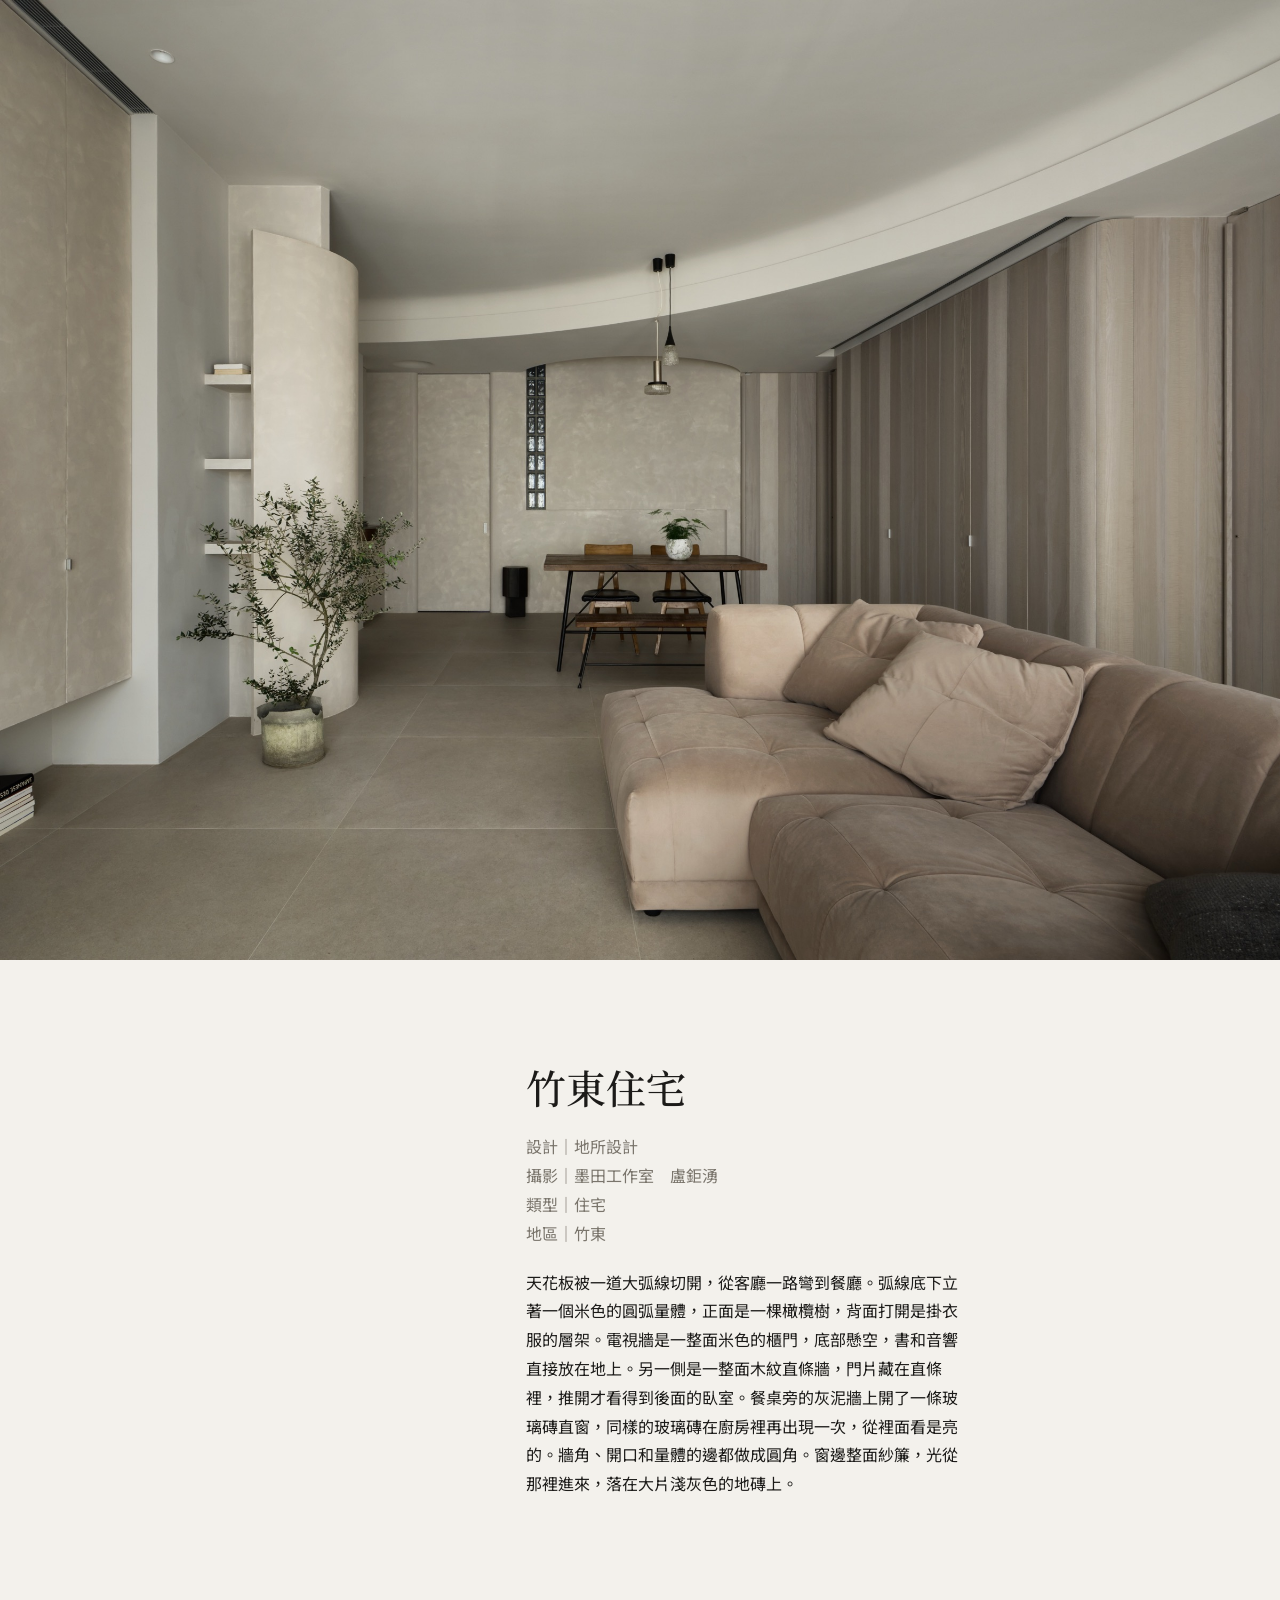
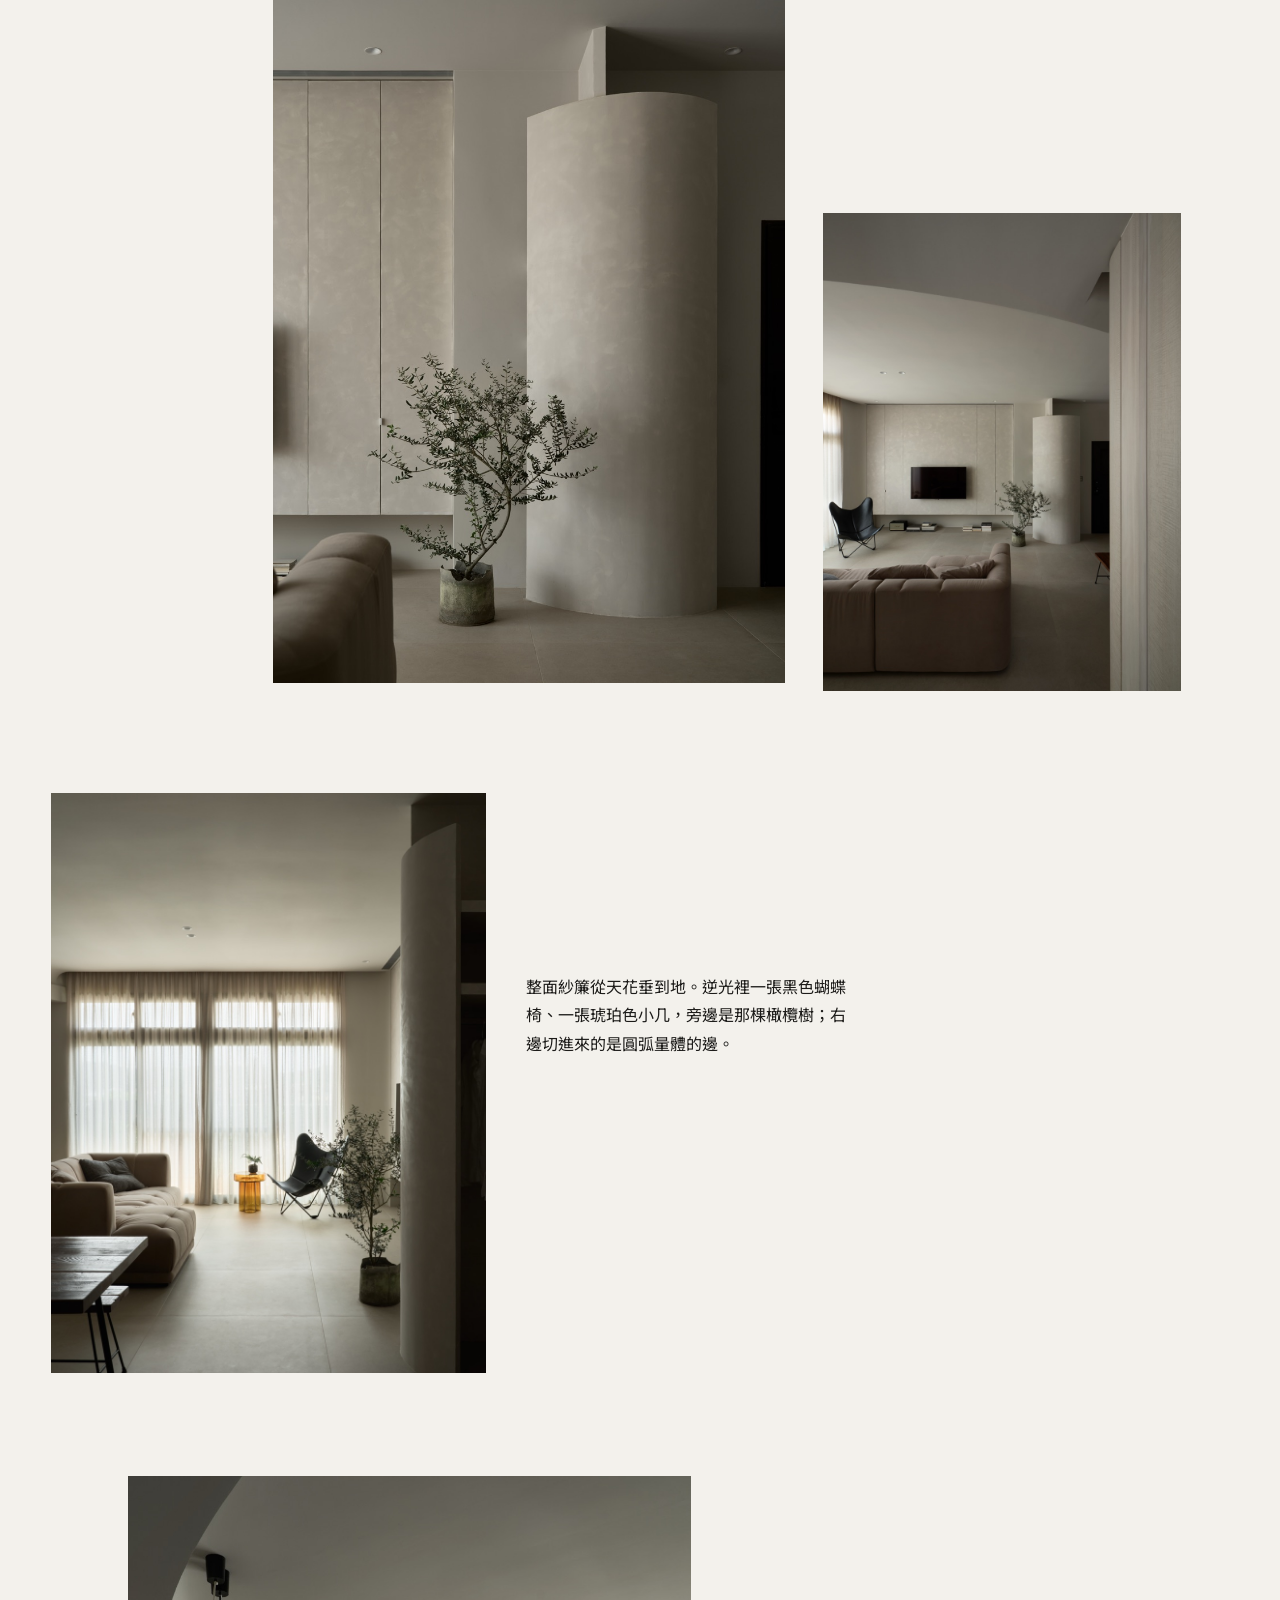
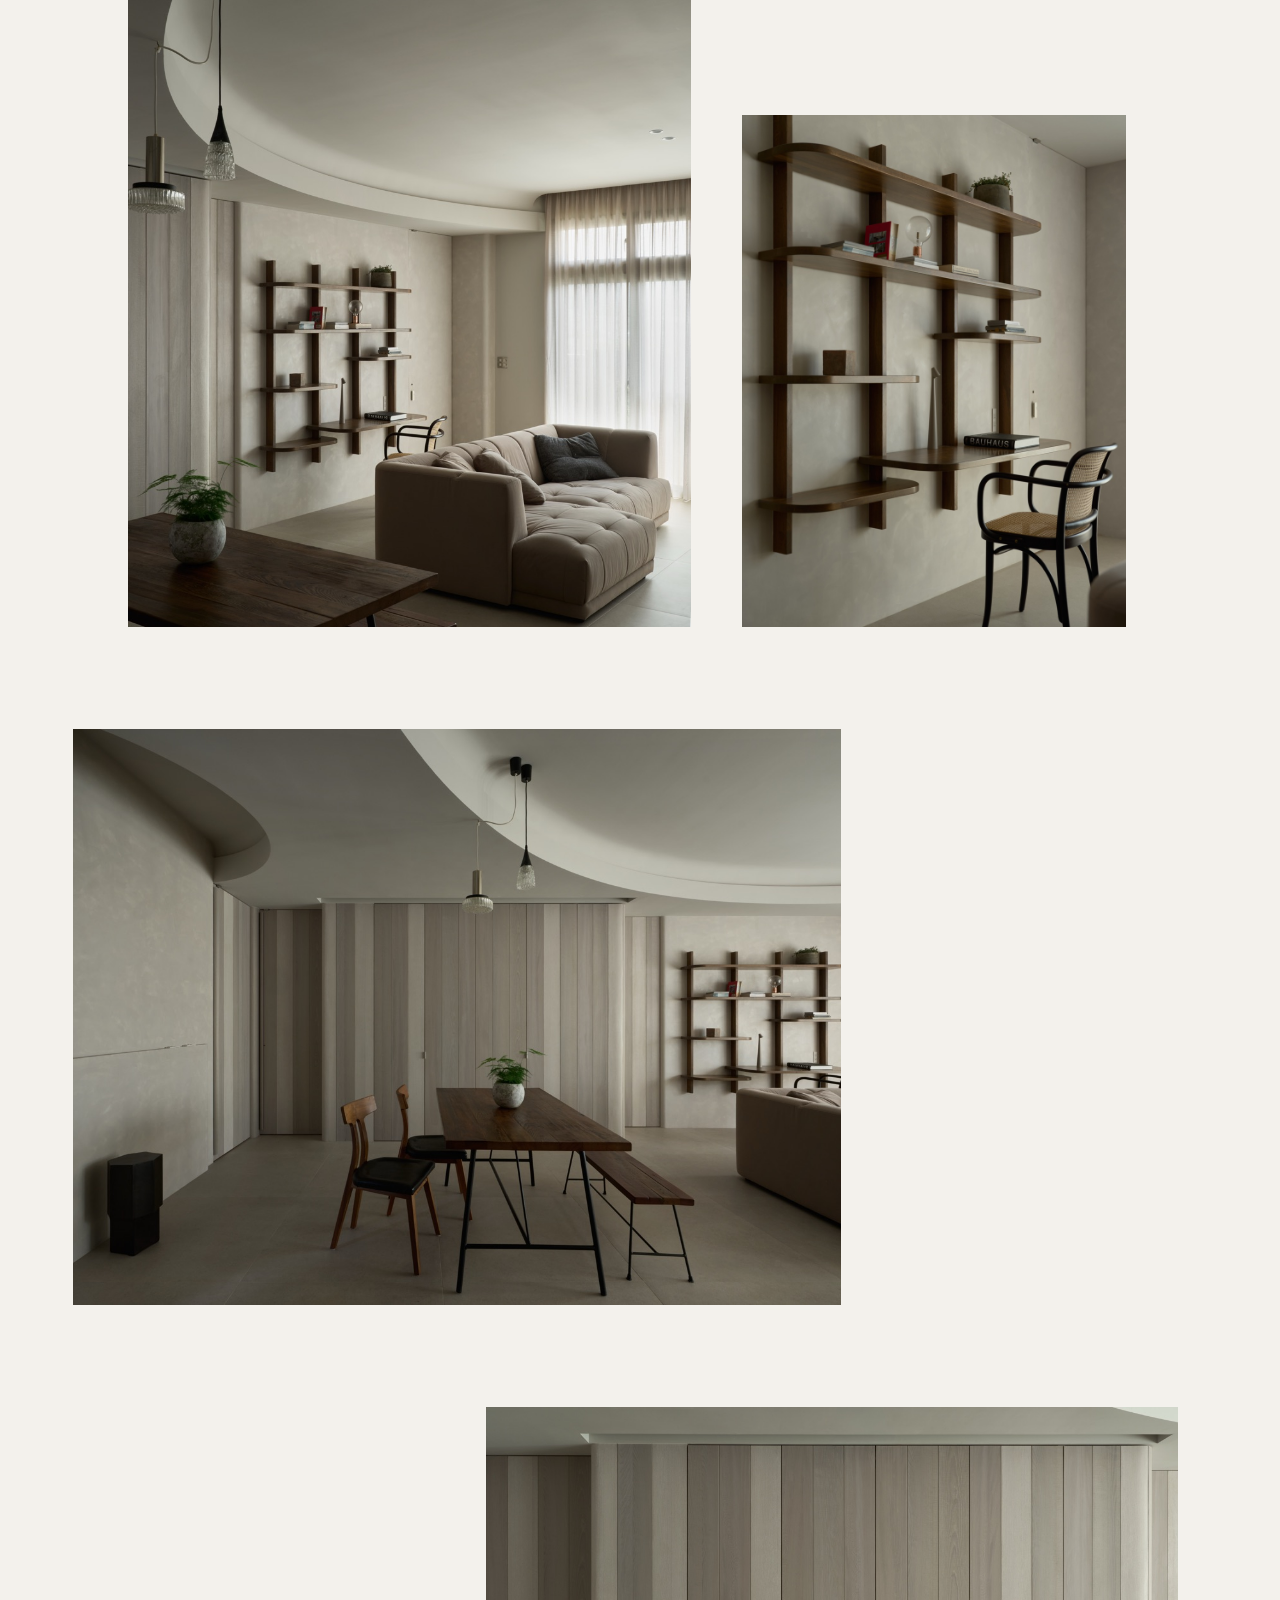
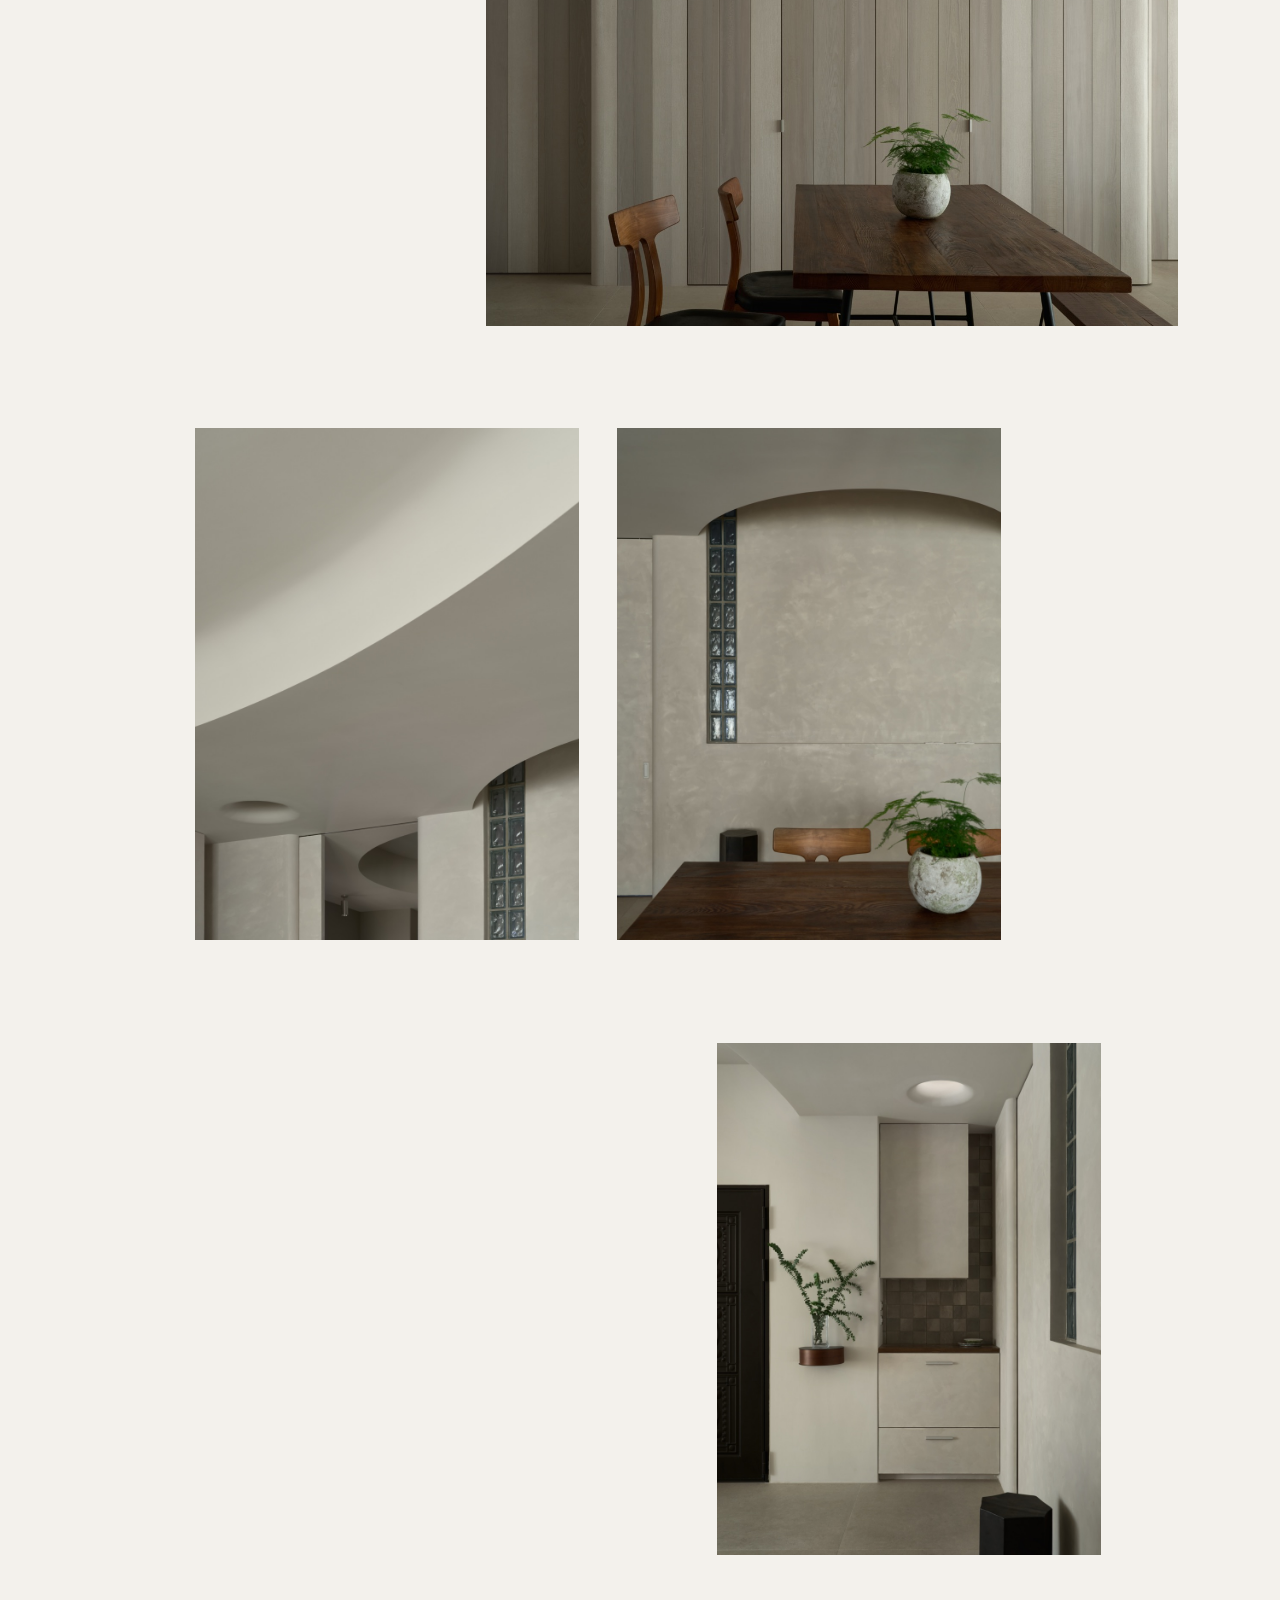
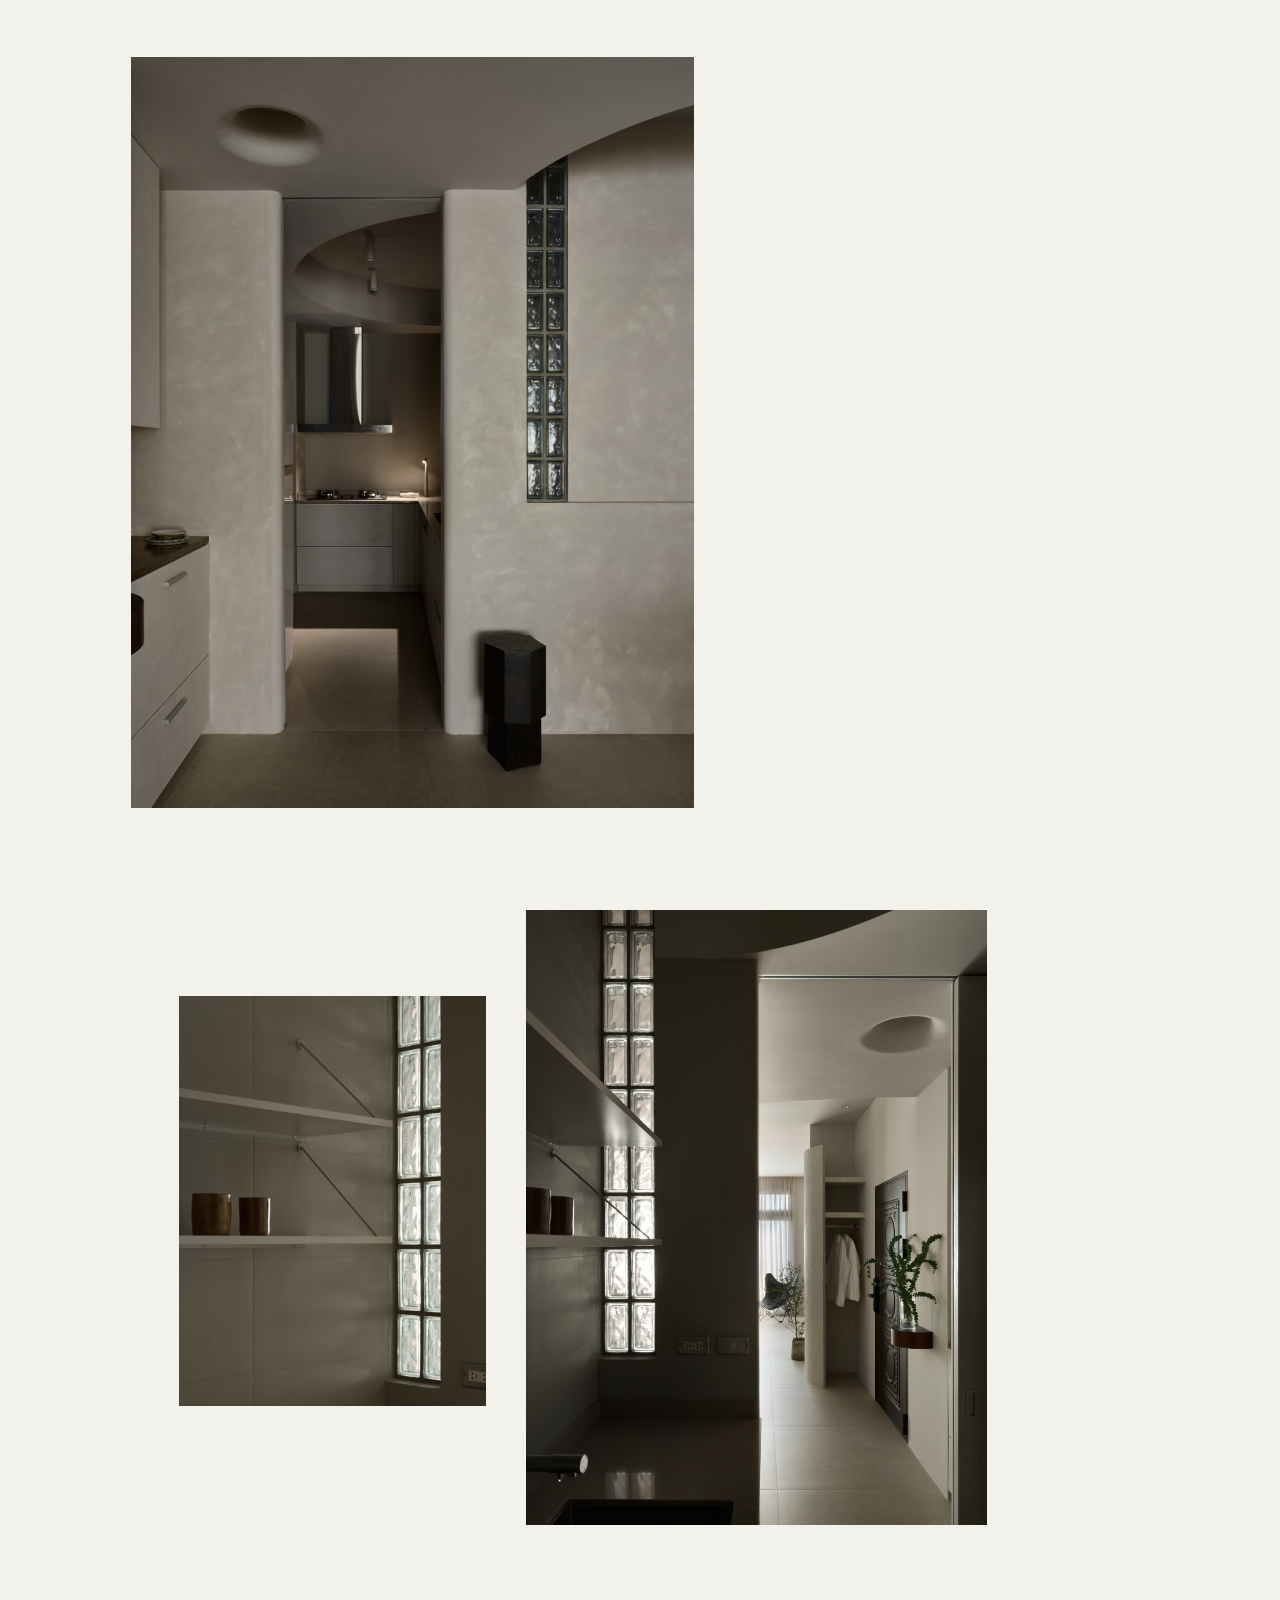
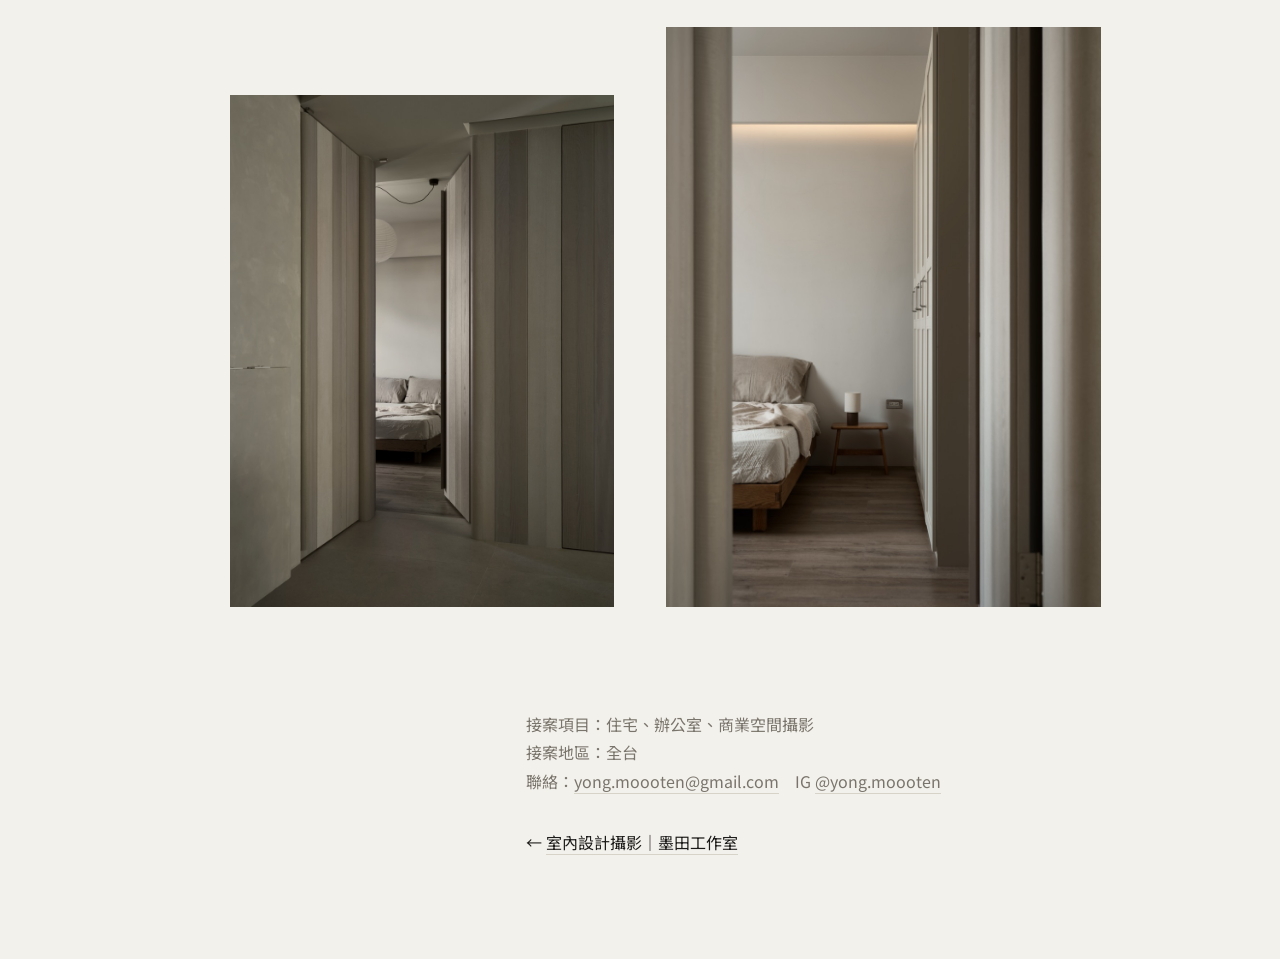
==== cases/disuo-zhudong.html @ 5a3024ac "Initial site: main page and four case pages" ====
<!doctype html>
<html lang="zh-Hant">
<head>
<meta charset="utf-8">
<meta name="viewport" content="width=device-width, initial-scale=1">
<title>竹東住宅｜地所設計｜室內設計攝影｜墨田工作室</title>
<meta name="description" content="地所設計竹東住宅的空間攝影：大弧線天花、圓弧量體、木紋直條牆、玻璃磚直窗與紗簾逆光。攝影：墨田工作室。">
<link rel="preconnect" href="https://fonts.googleapis.com">
<link rel="preconnect" href="https://fonts.gstatic.com" crossorigin>
<link href="https://fonts.googleapis.com/css2?family=Noto+Sans+TC:wght@400;500&amp;family=Noto+Serif+TC:wght@500&amp;display=swap" rel="stylesheet">
<link rel="stylesheet" href="../style.css">
</head>
<body class="page-case">
<main>

<!-- b1 -->
<div class="bleed"><img src="../images/disuo-6252.jpg" srcset="../images/disuo-6252-1200.jpg 1200w, ../images/disuo-6252.jpg 2400w" sizes="100vw" width="2400" height="1800" alt="從客廳望向餐廳：左側圓弧量體前一棵橄欖樹，天花一道大弧線從右上彎過，右邊是整面木紋直條牆，盡頭是餐桌、兩盞吊燈與灰泥牆上的玻璃磚直窗，前景是米色布沙發。" decoding="async"></div>

<!-- title: left edge on the glass-block slot window in b1 (41.09% of the bleed image) -->
<header class="row case-title">
  <div class="cell band-line" style="--l:41.1;--w:34">
    <h1>竹東住宅</h1>
    <ul class="meta">
      <li>設計｜地所設計</li>
      <li>攝影｜墨田工作室　盧鉅湧</li>
      <li>類型｜住宅</li>
      <li>地區｜竹東</li>
    </ul>
    <p>天花板被一道大弧線切開，從客廳一路彎到餐廳。弧線底下立著一個米色的圓弧量體，正面是一棵橄欖樹，背面打開是掛衣服的層架。電視牆是一整面米色的櫃門，底部懸空，書和音響直接放在地上。另一側是一整面木紋直條牆，門片藏在直條裡，推開才看得到後面的臥室。餐桌旁的灰泥牆上開了一條玻璃磚直窗，同樣的玻璃磚在廚房裡再出現一次，從裡面看是亮的。牆角、開口和量體的邊都做成圓角。窗邊整面紗簾，光從那裡進來，落在大片淺灰色的地磚上。</p>
  </div>
</header>

<!-- b2: arc volume edge on the title line; floating cabinet bottoms on one line (6077 pushed down 16.6) -->
<section class="row">
  <div class="cell" style="--l:21.3;--w:40"><img src="../images/disuo-6063.jpg" srcset="../images/disuo-6063-1200.jpg 900w, ../images/disuo-6063.jpg 1800w" sizes="(max-width: 899px) calc(100vw - 32px), min(40vw, 640px)" width="1800" height="2400" alt="米色弧形牆前的一盆橄欖樹，左側是一整面米色櫃門，右側一道深色門縫。" loading="lazy" decoding="async"></div>
  <div class="cell offset" style="--l:64.3;--w:28;--t:16.6"><img src="../images/disuo-6077.jpg" srcset="../images/disuo-6077-1200.jpg 900w, ../images/disuo-6077.jpg 1800w" sizes="(max-width: 899px) calc(100vw - 32px), min(28vw, 448px)" width="1800" height="2400" alt="從木紋直條牆的邊緣望進客廳：米色櫃門電視牆、黑色蝴蝶椅、圓弧量體與橄欖樹，前景是米色布沙發。" loading="lazy" decoding="async"></div>
</section>

<!-- b3: text first line top on the curtain top edge: 30.77% of image height -->
<section class="row has-pin">
  <div class="cell" style="--l:4;--w:34"><img src="../images/disuo-6118.jpg" srcset="../images/disuo-6118-1200.jpg 900w, ../images/disuo-6118.jpg 1800w" sizes="(max-width: 899px) calc(100vw - 32px), min(34vw, 544px)" width="1800" height="2400" alt="整面紗簾透著逆光，窗前一張黑色蝴蝶椅與琥珀色玻璃小几，左邊是米色布沙發，右邊一棵橄欖樹，最右側是圓弧量體的邊緣，前景一張木桌。" loading="lazy" decoding="async"></div>
  <p class="pin-t" style="--l:41.1;--w:26;--pt:30.77">整面紗簾從天花垂到地。逆光裡一張黑色蝴蝶椅、一張琥珀色小几，旁邊是那棵橄欖樹；右邊切進來的是圓弧量體的邊。</p>
</section>

<!-- b4: bottom-aligned pair -->
<section class="row align-bottom">
  <div class="cell" style="--l:10;--w:44"><img src="../images/disuo-6122.jpg" srcset="../images/disuo-6122-1200.jpg 900w, ../images/disuo-6122.jpg 1800w" sizes="(max-width: 899px) calc(100vw - 32px), min(44vw, 704px)" width="1800" height="2400" alt="天花大弧線從左上彎到右邊的紗簾，弧線下兩盞玻璃吊燈，灰泥牆上掛著深色木層架與小書桌，前景是米色布沙發與木桌上的蕨類。" loading="lazy" decoding="async"></div>
  <div class="cell" style="--l:58;--w:30"><img src="../images/disuo-6194.jpg" srcset="../images/disuo-6194-1200.jpg 900w, ../images/disuo-6194.jpg 1800w" sizes="(max-width: 899px) calc(100vw - 32px), min(30vw, 480px)" width="1800" height="2400" alt="深色木層架的近景：圓角層板上放著紅色相框、燈泡檯燈、書與一盆植物，書桌板上一本黑色 BAUHAUS，前方一張藤編曲木椅。" loading="lazy" decoding="async"></div>
</section>

<!-- b5: pendant wire on the title line -->
<section class="row">
  <div class="cell" style="--l:5.7;--w:60"><img src="../images/disuo-6133.jpg" srcset="../images/disuo-6133-1200.jpg 1200w, ../images/disuo-6133.jpg 2400w" sizes="(max-width: 899px) calc(100vw - 32px), min(60vw, 960px)" width="2400" height="1800" alt="餐廳：天花大弧線下垂著兩盞吊燈，後面一整面木紋直條牆，前方舊木長桌配兩張木椅與一條長凳，桌上一盆蕨類，左側灰泥牆前一個黑色小几，右邊露出布沙發與木層架。" loading="lazy" decoding="async"></div>
</section>

<!-- b6 -->
<section class="row">
  <div class="cell" style="--l:38;--w:54"><img src="../images/disuo-6139.jpg" srcset="../images/disuo-6139-1200.jpg 1200w, ../images/disuo-6139.jpg 2400w" sizes="(max-width: 899px) calc(100vw - 32px), min(54vw, 864px)" width="2400" height="1800" alt="木紋直條牆的正面近景，直條寬窄與深淺交錯，兩個小門把藏在條紋間，前方是舊木長桌、一盆蕨類與兩張木椅的椅背。" loading="lazy" decoding="async"></div>
</section>

<!-- b7: top-aligned pair; 6279 slot window right edge on the title line -->
<section class="row">
  <div class="cell" style="--l:15.2;--w:30"><img src="../images/disuo-6279.jpg" srcset="../images/disuo-6279-1200.jpg 900w, ../images/disuo-6279.jpg 1800w" sizes="(max-width: 899px) calc(100vw - 32px), min(30vw, 480px)" width="1800" height="2400" alt="仰看天花：大弧線從左下掃到右上，下方圓角的灰泥牆與一條玻璃磚直窗。" loading="lazy" decoding="async"></div>
  <div class="cell" style="--l:48.2;--w:30"><img src="../images/disuo-6243.jpg" srcset="../images/disuo-6243-1200.jpg 900w, ../images/disuo-6243.jpg 1800w" sizes="(max-width: 899px) calc(100vw - 32px), min(30vw, 480px)" width="1800" height="2400" alt="灰泥牆上一道拱形凹面，左側一條玻璃磚直窗，前景是舊木長桌、木椅椅背與一盆蕨類。" loading="lazy" decoding="async"></div>
</section>

<!-- b8 -->
<section class="row">
  <div class="cell" style="--l:56;--w:30"><img src="../images/disuo-6233.jpg" srcset="../images/disuo-6233-1200.jpg 900w, ../images/disuo-6233.jpg 1800w" sizes="(max-width: 899px) calc(100vw - 32px), min(30vw, 480px)" width="1800" height="2400" alt="玄關一角：左邊黑色雕花大門的邊緣，白牆上一個圓形木托盤放著插綠葉的玻璃瓶，中間是米色櫃與深色方格磚，右側圓角灰泥牆上一條玻璃磚直窗。" loading="lazy" decoding="async"></div>
</section>

<!-- b9: slot window left edge on the title line -->
<section class="row">
  <div class="cell" style="--l:10.2;--w:44"><img src="../images/disuo-6304.jpg" srcset="../images/disuo-6304-1200.jpg 900w, ../images/disuo-6304.jpg 1800w" sizes="(max-width: 899px) calc(100vw - 32px), min(44vw, 704px)" width="1800" height="2400" alt="兩道圓角灰泥牆之間的開口，望進一間不鏽鋼廚房與抽油煙機，開口上方是圓弧天花，右側牆上一條玻璃磚直窗，前景一個黑色小几。" loading="lazy" decoding="async"></div>
</section>

<!-- b10: shelf lines on one line (6317 pushed down 6.7) -->
<section class="row">
  <div class="cell offset" style="--l:14;--w:24;--t:6.7"><img src="../images/disuo-6317.jpg" srcset="../images/disuo-6317-1200.jpg 900w, ../images/disuo-6317.jpg 1800w" sizes="(max-width: 899px) calc(100vw - 32px), min(24vw, 384px)" width="1800" height="2400" alt="廚房裡的白色層板上兩只棕色陶杯，右側玻璃磚直窗透著光。" loading="lazy" decoding="async"></div>
  <div class="cell" style="--l:41.1;--w:36"><img src="../images/disuo-6325.jpg" srcset="../images/disuo-6325-1200.jpg 900w, ../images/disuo-6325.jpg 1800w" sizes="(max-width: 899px) calc(100vw - 32px), min(36vw, 576px)" width="1800" height="2400" alt="從廚房往外看：左邊層板上兩只陶杯與發亮的玻璃磚直窗，中間開口望向玄關，圓弧量體背面掛著白襯衫，黑色雕花大門旁一把綠葉，遠處是紗簾與蝴蝶椅。" loading="lazy" decoding="async"></div>
</section>

<!-- b11: bottom-aligned pair -->
<section class="row align-bottom">
  <div class="cell" style="--l:18;--w:30"><img src="../images/disuo-6289.jpg" srcset="../images/disuo-6289-1200.jpg 900w, ../images/disuo-6289.jpg 1800w" sizes="(max-width: 899px) calc(100vw - 32px), min(30vw, 480px)" width="1800" height="2400" alt="木紋直條牆上一扇推開的隱藏門，門後是白牆臥室、亞麻寢具的床與一顆紙燈。" loading="lazy" decoding="async"></div>
  <div class="cell" style="--l:52;--w:34"><img src="../images/disuo-6148.jpg" srcset="../images/disuo-6148-1200.jpg 900w, ../images/disuo-6148.jpg 1800w" sizes="(max-width: 899px) calc(100vw - 32px), min(34vw, 544px)" width="1800" height="2400" alt="從兩道門框之間看進臥室：亞麻寢具的低床、木頭小凳上一盞白色桌燈，牆頂一道間接光。" loading="lazy" decoding="async"></div>
</section>

<aside class="row case-closing">
  <ul class="cell band-line" style="--l:41.1;--w:34">
    <li>接案項目：住宅、辦公室、商業空間攝影</li>
    <li>接案地區：全台</li>
    <li>聯絡：<a href="mailto:yong.moooten@gmail.com">yong.moooten@gmail.com</a>　<span class="nowrap">IG <a href="https://www.instagram.com/yong.moooten/">@yong.moooten</a></span></li>
  </ul>
</aside>

<nav class="row case-end">
  <p class="cell band-line" style="--l:41.1;--w:34">← <a href="../index.html">室內設計攝影｜墨田工作室</a></p>
</nav>

</main>
</body>
</html>
---- style.css ----
/* 墨田工作室 — layout follows 網站/spec/layout-*.json.
   All horizontal values are % of --cw (content container = min(100vw, 1600px)).
   Each positioned element carries its own --l (left %) and --w (width %) from the spec. */

:root {
  --cw: min(100vw, 1600px);
  --gap: calc(var(--cw) * 0.08);          /* single vertical rhythm */

  --bg: #f3f1ec;
  --ink: #1c1b19;
  --muted: #7a756c;
  --rule: #d8d3c9;
  --dark-bg: #141312;
  --dark-ink: #e9e5dd;

  --serif: "Noto Serif TC", serif;
  --sans: "Noto Sans TC", sans-serif;

  /* Baseline fudge constants (font-metric assumptions; nudge these by eye).
     Noto Serif TC ascender ~1.151em, descender ~0.286em; at line-height 1.25
     the first baseline sits ~1.06em below the line box top.
     Noto Sans TC ascender ~1.16em, descender ~0.288em; at line-height 1.8
     the last baseline sits ~0.464em above the line box bottom. */
  --h-baseline: 1.06em;   /* serif heading, lh 1.25: box top -> baseline */
  --p-desc: 0.464em;      /* sans body, lh 1.8: baseline -> box bottom */
}

html { overflow-x: clip; }
* { box-sizing: border-box; }

body {
  margin: 0;
  background: var(--bg);
  color: var(--ink);
  font-family: var(--sans);
  font-size: 16px;
  line-height: 1.8;
  font-weight: 400;
  overflow-x: clip;
}

img { display: block; width: 100%; height: auto; }

h1, h2, h3 { font-family: var(--serif); font-weight: 500; line-height: 1.25; margin: 0; }
h1 { font-size: clamp(24px, calc(var(--cw) * 0.025), 40px); }
h2 { font-size: 24px; }
h3 { font-size: 16px; }
p, ul, ol { margin: 0; }
strong { font-weight: 500; }

a { color: inherit; text-decoration: none; border-bottom: 1px solid var(--rule); }
a:hover { border-bottom-color: currentColor; }

.muted { color: var(--muted); }

/* ---------- positioning system ---------- */
.row {
  display: grid;
  width: var(--cw);
  margin: var(--gap) auto 0;
}
.row > * {
  grid-area: 1 / 1;
  align-self: start;
  margin-left: calc(var(--cw) * var(--l) / 100);
  width: calc(var(--cw) * var(--w) / 100);
}
.align-bottom > * { align-self: end; }

.bleed { width: 100vw; margin-left: 0; }  /* starts at viewport x=0; any scrollbar overlap is clipped */

/* ---------- main page ---------- */
.hero { margin-top: calc(var(--cw) * 0.06); }
/* H1 baseline at 73.5% of hero image height: 0.735 * (0.40 * 4/3) = 0.392 cw */
.hero-text h1 {
  white-space: nowrap;
  margin-top: calc(var(--cw) * 0.392 - var(--h-baseline));
}
.hero-text p { margin-top: 1em; }

.col > h2 + * { margin-top: 1em; }
.col > h2 + h3 { margin-top: 1em; }
.stats { list-style: none; padding: 0; display: flex; gap: 2em; }
.stats li { flex: 1; }
.stats .num { display: block; font-family: var(--serif); font-weight: 500; font-size: 40px; line-height: 1.25; }
.stats + p { margin-top: 1.5em; }

.cards {
  list-style: none; padding: 0; margin-top: 1.5em;
  display: grid; grid-template-columns: repeat(4, 1fr); gap: calc(var(--cw) * 0.02);
}
.card a { border: 0; display: block; }
.card a .card-label { text-decoration: underline; text-decoration-color: var(--rule); text-underline-offset: 3px; }
.card a:hover .card-label { text-decoration-color: currentColor; }
.card-label { display: block; margin-top: 0.75em; }
.card-sub { display: block; color: var(--muted); }

.prose > * + * { margin-top: 1em; }
.prose h3 { margin-top: 2em; }
.prose ul, .prose ol { padding-left: 1.4em; }
.prose ul.plain { list-style: none; padding: 0; }
.faq h3 + p { margin-top: 0.5em; }

/* section photo pin (same method as the hero):
   h2 baseline at --pct of the photo's height; photo height = --ph * cw (set per section). */
.pinned .pin { margin-top: calc(var(--cw) * var(--ph) * var(--pct) - var(--h-baseline)); }

table { width: 100%; border-collapse: collapse; border-top: 1px solid var(--ink); }
th, td { text-align: left; vertical-align: top; padding: 0.6em 1em 0.6em 0; border-bottom: 1px solid var(--rule); }
th { font-weight: 400; color: var(--muted); }
.price h2 + .muted { margin-top: 0.25em; }

/* ---------- case page ---------- */
/* title, ending and back link share one line: --l % of the bleed image (viewport),
   i.e. the left edge of 279's white ceiling band at its bottom row. Correct above 1600px too. */
.row > .band-line { margin-left: calc(100vw * var(--l) / 100 - (100vw - var(--cw)) / 2); }
.case-title .meta { list-style: none; padding: 0; margin-top: 1.25em; color: var(--muted); }
.case-title p { margin-top: 1.25em; }
.case-title h1 { font-size: 40px; }

/* b3: paragraph's last baseline at 66.7% of the image height */
.b3 { position: relative; }
.b3 .b3-text {
  position: absolute;
  left: 0;
  bottom: calc(33.3% - var(--p-desc));
}

/* short paragraph pinned to a line in its photo (shixing b8, disuo b3, zhixu b7).
   Row is the photo's height, so % = % of photo height.
   .pin-b: last baseline at --pb% of the photo height above its bottom edge (same as .b3-text); .pin-t: first line box top at --pt%. */
.has-pin { position: relative; }
.pin-b, .pin-t { position: absolute; left: 0; }
.pin-b { bottom: calc(var(--pb) * 1% - var(--p-desc)); }
.pin-t { top: calc(var(--pt) * 1%); }
.gap-top { margin-top: var(--gap); }  /* full-bleed photo between rows */

/* b11: second image pushed down */
.offset { margin-top: calc(var(--cw) * var(--t) / 100); }

.dark {
  background: var(--dark-bg);
  color: var(--dark-ink);
  margin-top: var(--gap);
  padding: var(--gap) 0;
}
.dark a { border-bottom-color: #4a4640; }
.b6-caption { display: block; text-align: center; margin-top: calc(var(--cw) * 0.02); }

.case-closing ul { list-style: none; padding: 0; color: var(--muted); }
.nowrap { white-space: nowrap; }
.case-end { margin-top: 2em; margin-bottom: var(--gap); }

/* ---------- single column below 900px (tables need a >= 324px text column = 40% of 811px; 900 leaves slack) ---------- */
@media (max-width: 899px) {
  :root { --gap: 64px; }
  h1, .case-title h1 { font-size: 28px; }
  .row { display: block; width: auto; margin-top: var(--gap); }
  .row > *,
  .row > .band-line {
    margin: 0 16px;
    width: auto;
  }
  .row > * + * { margin-top: 24px; }
  .hero { margin-top: 32px; }
  .hero-text h1 { white-space: normal; margin-top: 0; }
  .b3 .b3-text { position: static; }
  .pin-b, .pin-t { position: static; }
  .offset { margin-top: 24px; }
  .pinned .pin { margin-top: 0; }
  .stats { gap: 1em; }
  .stats .num { font-size: 28px; }
  .cards { grid-template-columns: repeat(2, 1fr); gap: 16px; }
  .b6-caption { margin: 16px 16px 0; }
  .case-end { margin-top: 2em; margin-bottom: var(--gap); }
}
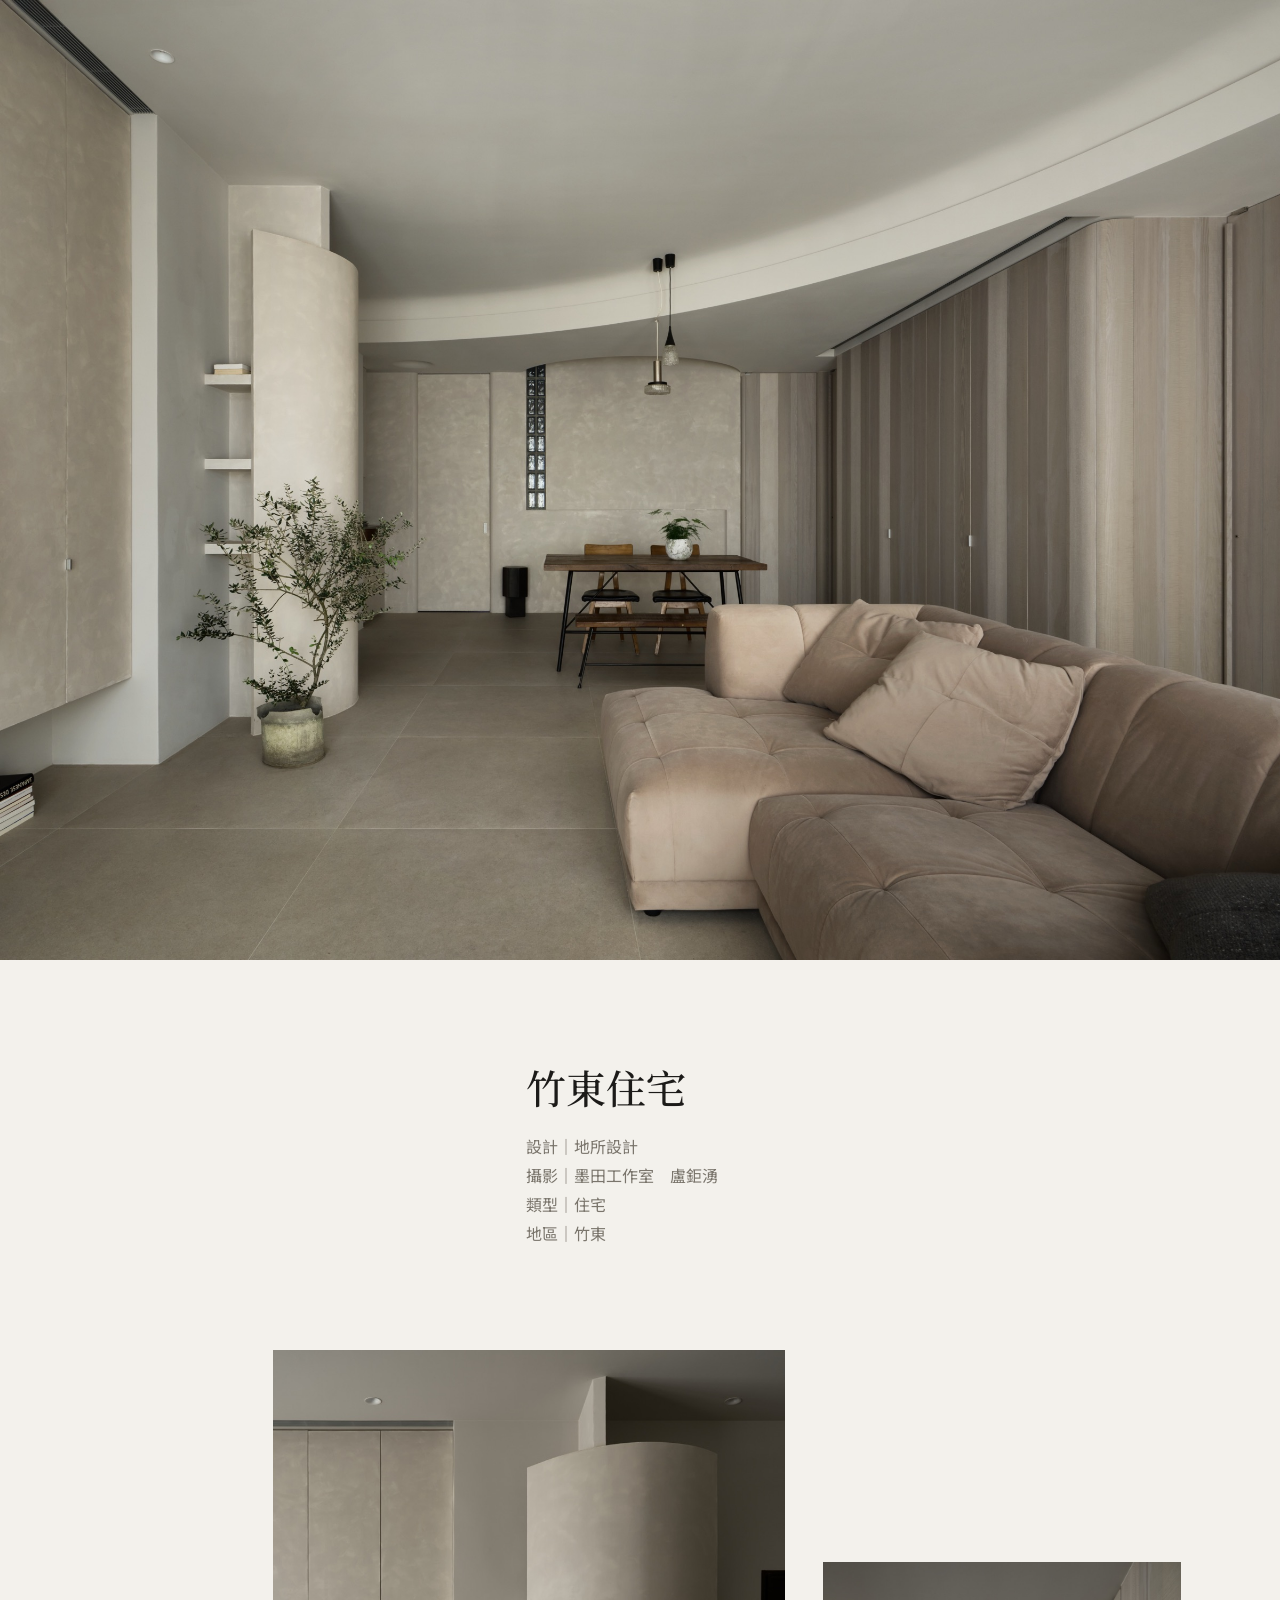
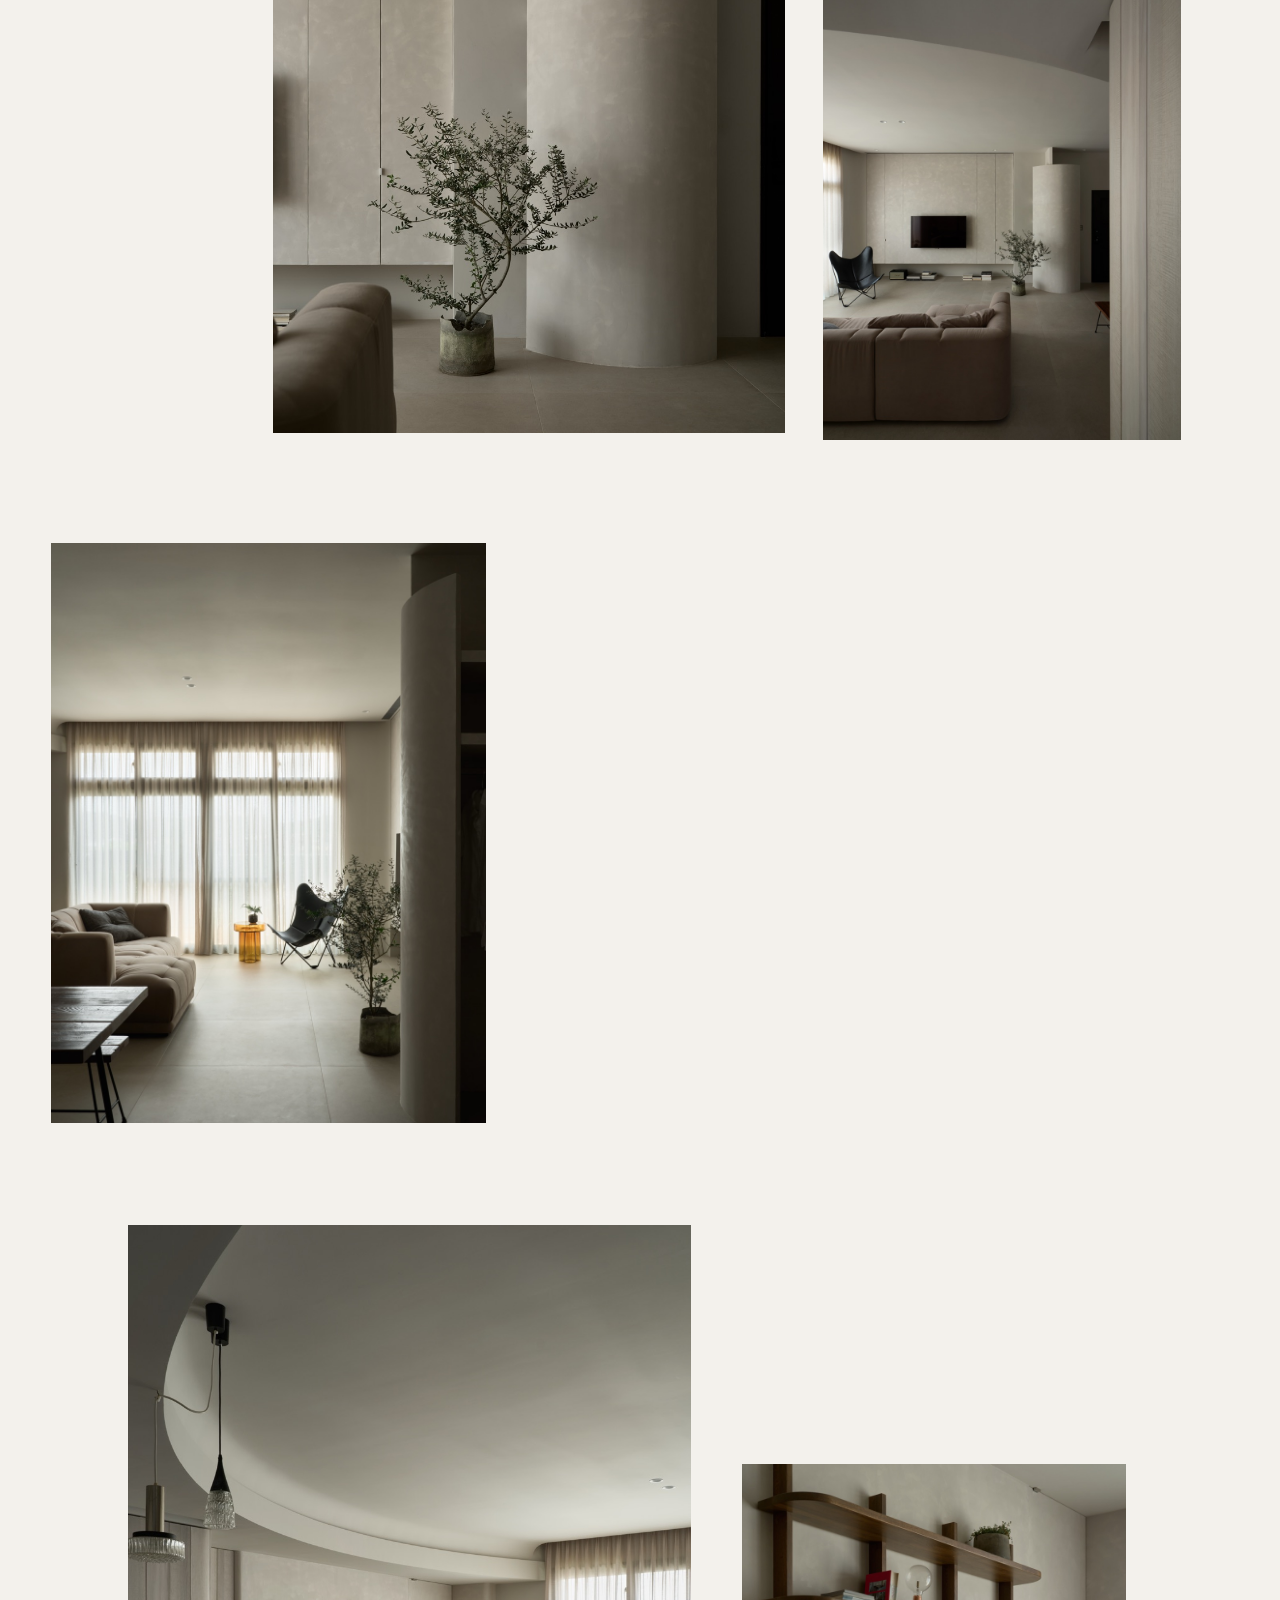
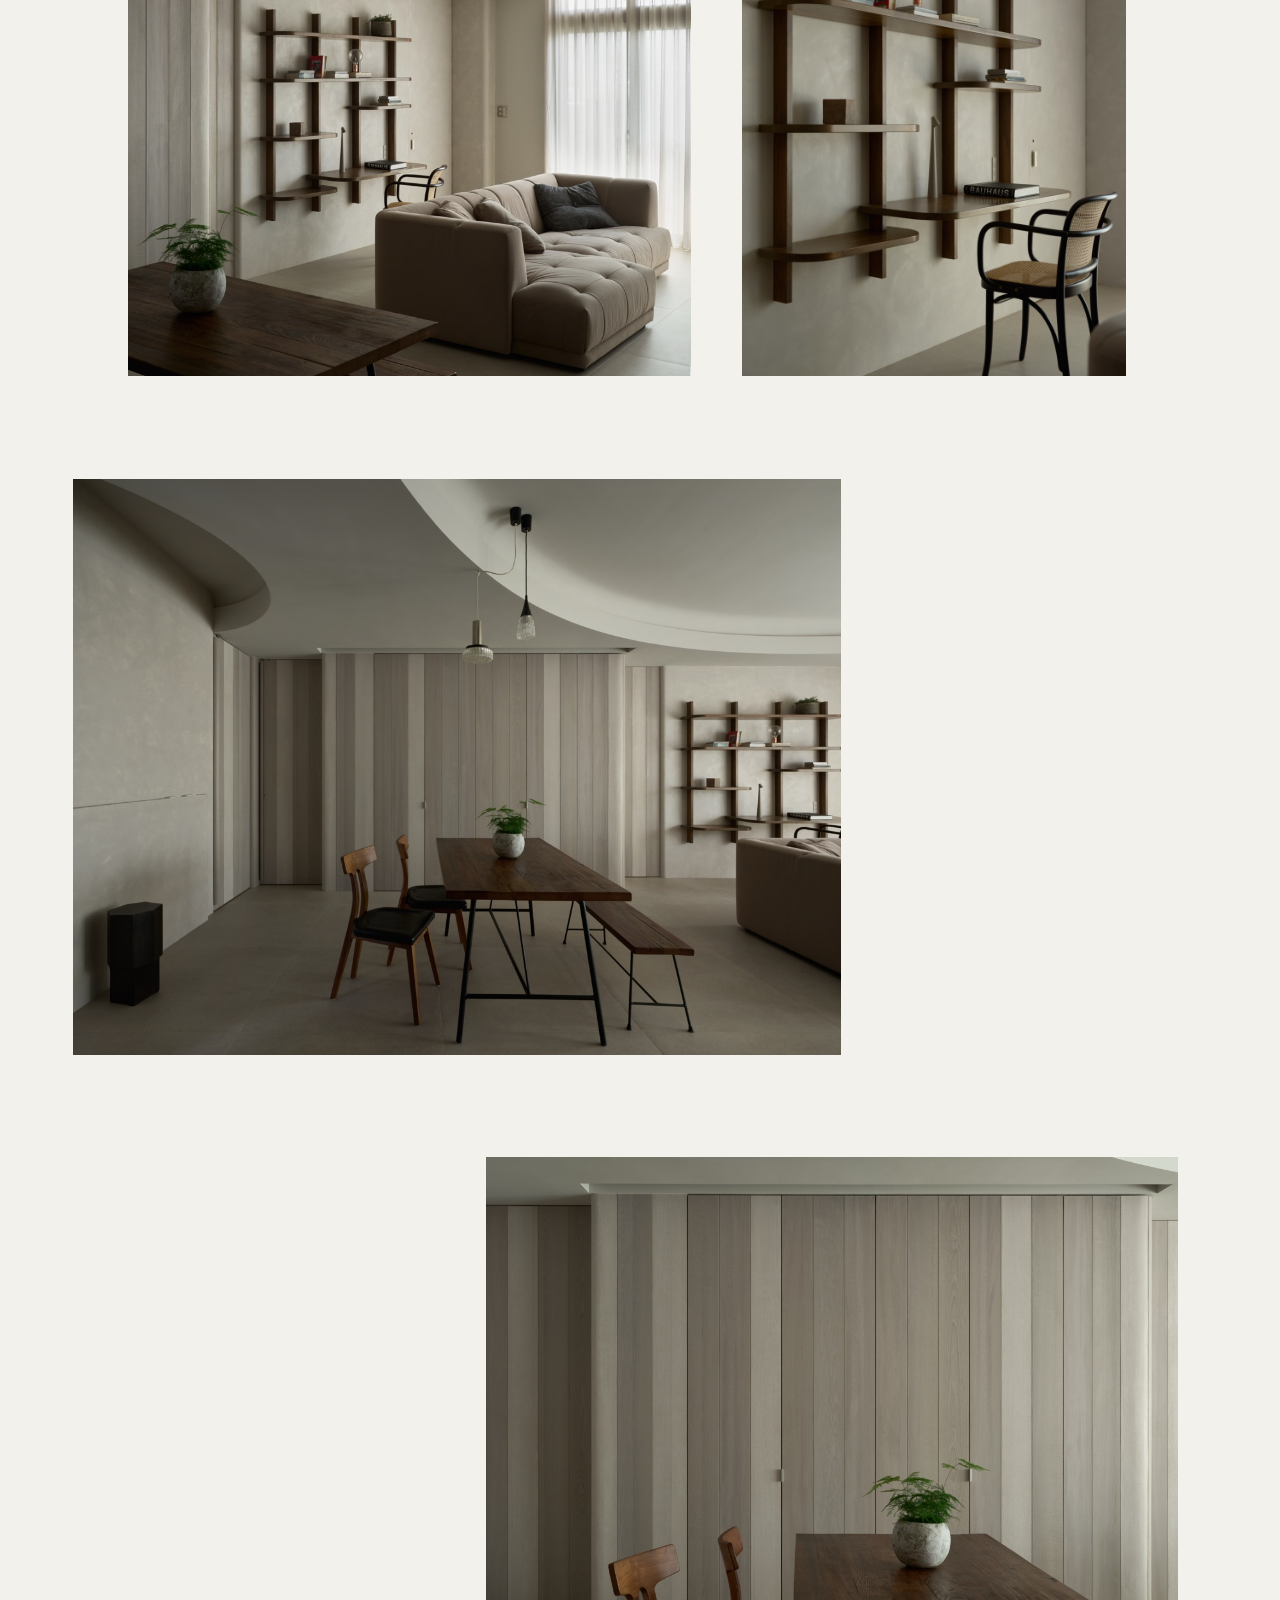
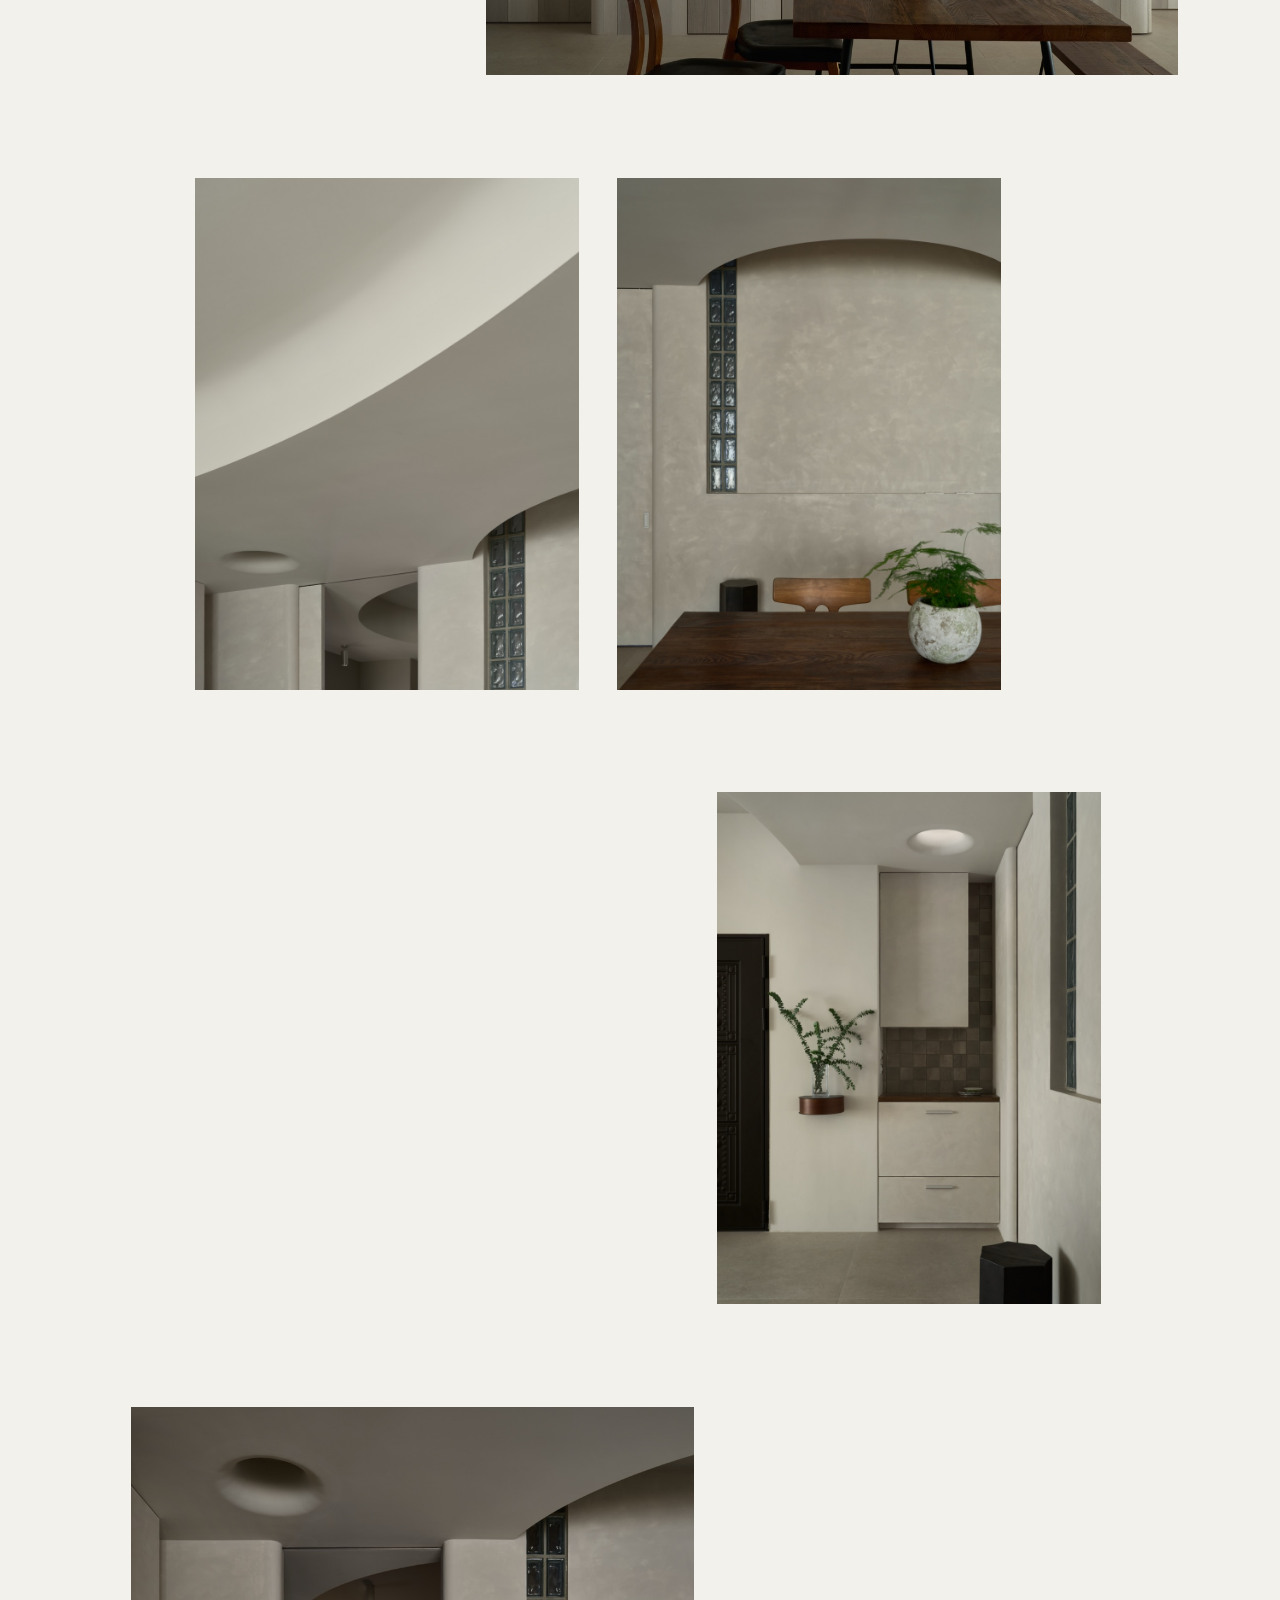
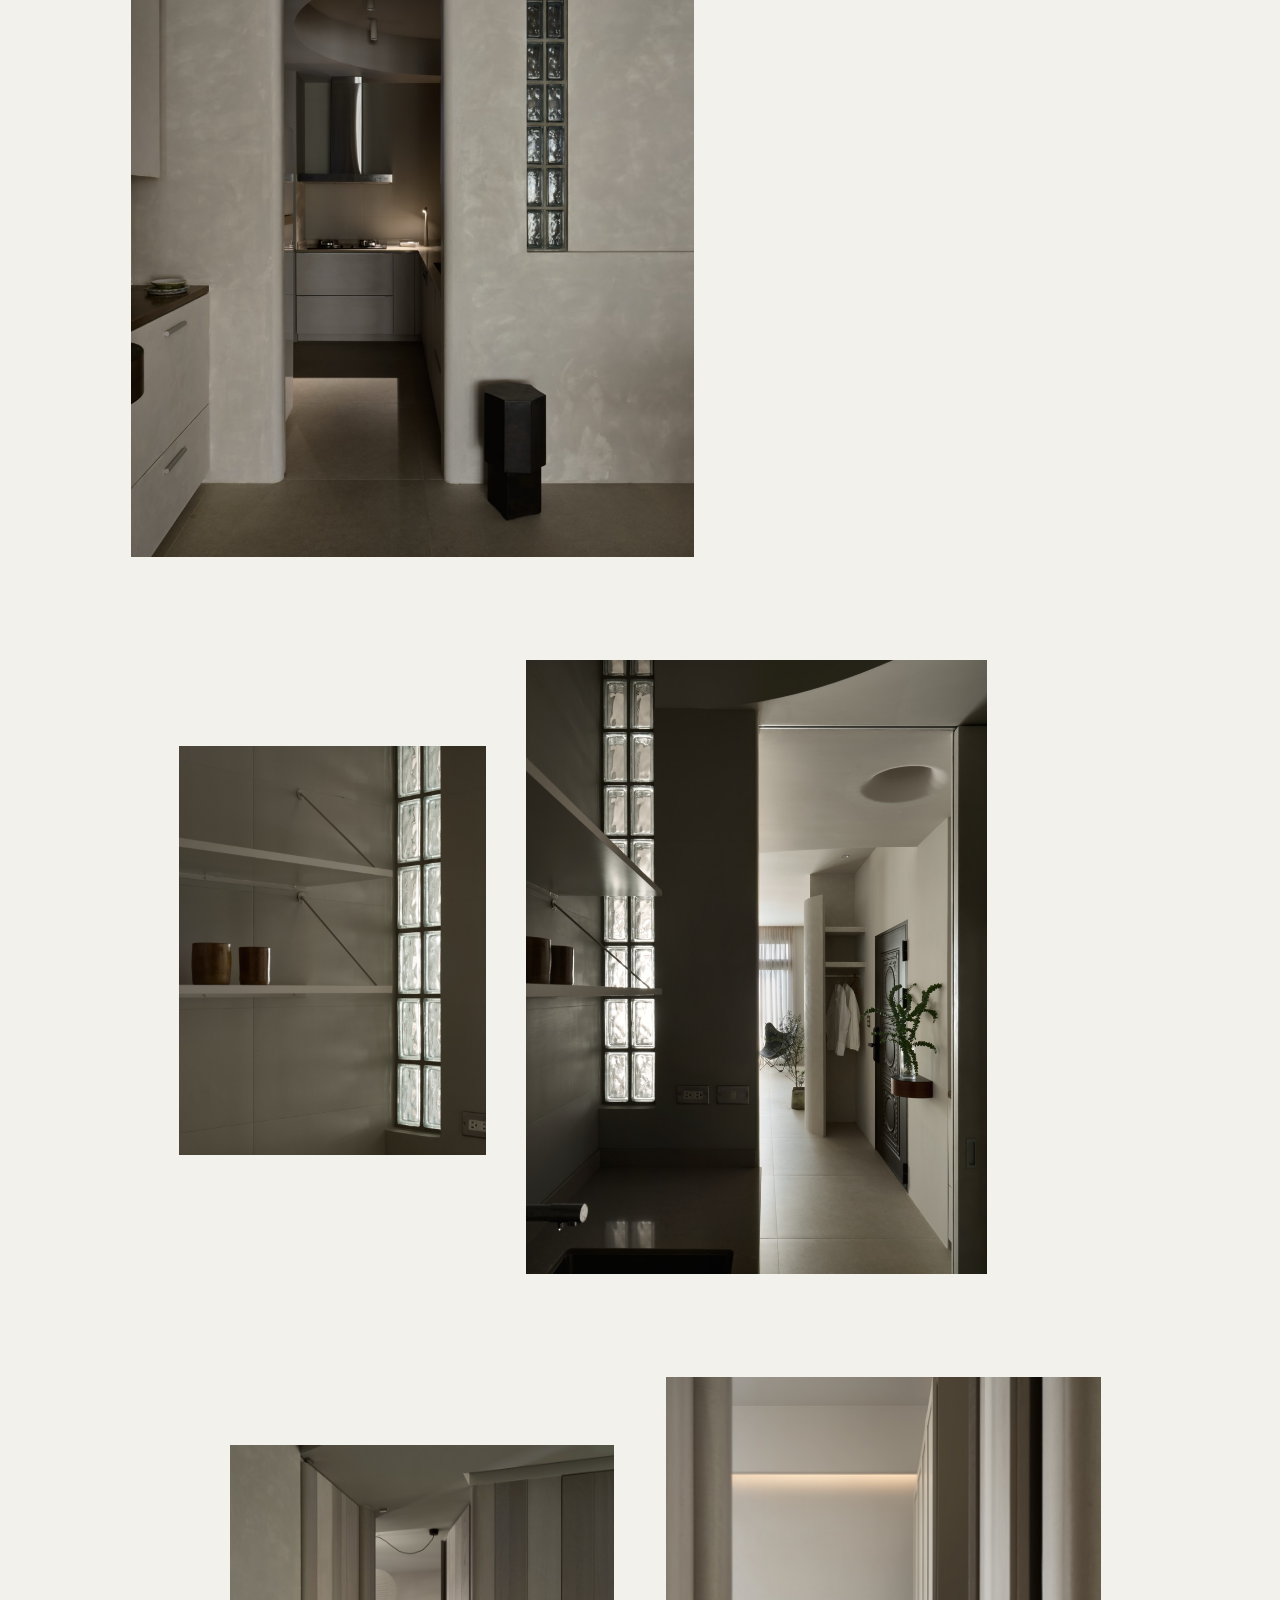
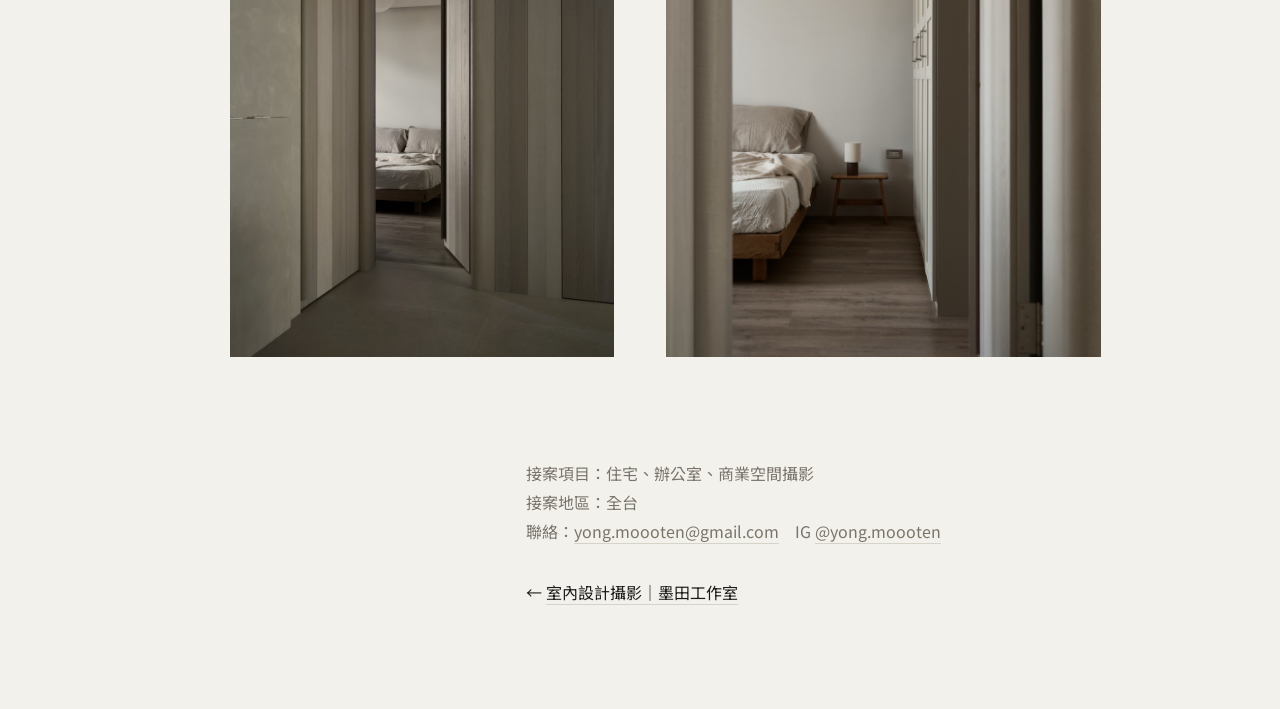
==== commit bfdd305d: "Homepage redesign and copy cleanup - New homepage layout (home.css), h1 as small caption under the c" ====
--- a/cases/disuo-zhudong.html
+++ b/cases/disuo-zhudong.html
@@ -4,11 +4,24 @@
 <meta charset="utf-8">
 <meta name="viewport" content="width=device-width, initial-scale=1">
 <title>竹東住宅｜地所設計｜室內設計攝影｜墨田工作室</title>
-<meta name="description" content="地所設計竹東住宅的空間攝影：大弧線天花、圓弧量體、木紋直條牆、玻璃磚直窗與紗簾逆光。攝影：墨田工作室。">
+<meta name="description" content="地所設計的竹東住宅，室內設計攝影：墨田工作室。">
 <link rel="preconnect" href="https://fonts.googleapis.com">
 <link rel="preconnect" href="https://fonts.gstatic.com" crossorigin>
 <link href="https://fonts.googleapis.com/css2?family=Noto+Sans+TC:wght@400;500&amp;family=Noto+Serif+TC:wght@500&amp;display=swap" rel="stylesheet">
 <link rel="stylesheet" href="../style.css">
+<link rel="canonical" href="https://yong-moooten.github.io/cases/disuo-zhudong.html">
+<meta property="og:type" content="article">
+<meta property="og:site_name" content="墨田工作室">
+<meta property="og:locale" content="zh_TW">
+<meta property="og:title" content="竹東住宅｜地所設計｜室內設計攝影｜墨田工作室">
+<meta property="og:description" content="地所設計的竹東住宅，室內設計攝影：墨田工作室。">
+<meta property="og:url" content="https://yong-moooten.github.io/cases/disuo-zhudong.html">
+<meta property="og:image" content="https://yong-moooten.github.io/images/disuo-6252-1200.jpg">
+<meta property="og:image:width" content="1200">
+<meta property="og:image:height" content="900">
+<meta property="og:image:alt" content="從客廳望向餐廳：左側圓弧量體前一棵橄欖樹，天花一道大弧線從右上彎過，右邊是整面木紋直條牆，盡頭是餐桌、兩盞吊燈與灰泥牆上的玻璃磚直窗，前景是米色布沙發。">
+<meta name="twitter:card" content="summary_large_image">
+<script type="application/ld+json">{"@context": "https://schema.org", "@graph": [{"@type": "CreativeWork", "name": "竹東住宅", "description": "地所設計的竹東住宅，室內設計攝影：墨田工作室。", "url": "https://yong-moooten.github.io/cases/disuo-zhudong.html", "image": ["https://yong-moooten.github.io/images/disuo-6252.jpg", "https://yong-moooten.github.io/images/disuo-6063.jpg", "https://yong-moooten.github.io/images/disuo-6077.jpg", "https://yong-moooten.github.io/images/disuo-6118.jpg", "https://yong-moooten.github.io/images/disuo-6122.jpg", "https://yong-moooten.github.io/images/disuo-6194.jpg", "https://yong-moooten.github.io/images/disuo-6133.jpg", "https://yong-moooten.github.io/images/disuo-6139.jpg", "https://yong-moooten.github.io/images/disuo-6279.jpg", "https://yong-moooten.github.io/images/disuo-6243.jpg", "https://yong-moooten.github.io/images/disuo-6233.jpg", "https://yong-moooten.github.io/images/disuo-6304.jpg", "https://yong-moooten.github.io/images/disuo-6317.jpg", "https://yong-moooten.github.io/images/disuo-6325.jpg", "https://yong-moooten.github.io/images/disuo-6289.jpg", "https://yong-moooten.github.io/images/disuo-6148.jpg"], "creator": {"@type": "Person", "name": "盧鉅湧"}, "publisher": {"@type": "Organization", "name": "墨田工作室", "url": "https://yong-moooten.github.io/"}, "contributor": {"@type": "Organization", "name": "地所設計"}, "genre": "室內設計攝影"}, {"@type": "BreadcrumbList", "itemListElement": [{"@type": "ListItem", "position": 1, "name": "室內設計攝影", "item": "https://yong-moooten.github.io/"}, {"@type": "ListItem", "position": 2, "name": "竹東住宅", "item": "https://yong-moooten.github.io/cases/disuo-zhudong.html"}]}]}</script>
 </head>
 <body class="page-case">
 <main>
@@ -26,7 +39,6 @@
       <li>類型｜住宅</li>
       <li>地區｜竹東</li>
     </ul>
-    <p>天花板被一道大弧線切開，從客廳一路彎到餐廳。弧線底下立著一個米色的圓弧量體，正面是一棵橄欖樹，背面打開是掛衣服的層架。電視牆是一整面米色的櫃門，底部懸空，書和音響直接放在地上。另一側是一整面木紋直條牆，門片藏在直條裡，推開才看得到後面的臥室。餐桌旁的灰泥牆上開了一條玻璃磚直窗，同樣的玻璃磚在廚房裡再出現一次，從裡面看是亮的。牆角、開口和量體的邊都做成圓角。窗邊整面紗簾，光從那裡進來，落在大片淺灰色的地磚上。</p>
   </div>
 </header>
 
@@ -36,10 +48,9 @@
   <div class="cell offset" style="--l:64.3;--w:28;--t:16.6"><img src="../images/disuo-6077.jpg" srcset="../images/disuo-6077-1200.jpg 900w, ../images/disuo-6077.jpg 1800w" sizes="(max-width: 899px) calc(100vw - 32px), min(28vw, 448px)" width="1800" height="2400" alt="從木紋直條牆的邊緣望進客廳：米色櫃門電視牆、黑色蝴蝶椅、圓弧量體與橄欖樹，前景是米色布沙發。" loading="lazy" decoding="async"></div>
 </section>
 
-<!-- b3: text first line top on the curtain top edge: 30.77% of image height -->
-<section class="row has-pin">
+<!-- b3: caption removed 2026-11-17 (Lu) -->
+<section class="row">
   <div class="cell" style="--l:4;--w:34"><img src="../images/disuo-6118.jpg" srcset="../images/disuo-6118-1200.jpg 900w, ../images/disuo-6118.jpg 1800w" sizes="(max-width: 899px) calc(100vw - 32px), min(34vw, 544px)" width="1800" height="2400" alt="整面紗簾透著逆光，窗前一張黑色蝴蝶椅與琥珀色玻璃小几，左邊是米色布沙發，右邊一棵橄欖樹，最右側是圓弧量體的邊緣，前景一張木桌。" loading="lazy" decoding="async"></div>
-  <p class="pin-t" style="--l:41.1;--w:26;--pt:30.77">整面紗簾從天花垂到地。逆光裡一張黑色蝴蝶椅、一張琥珀色小几，旁邊是那棵橄欖樹；右邊切進來的是圓弧量體的邊。</p>
 </section>
 
 <!-- b4: bottom-aligned pair -->
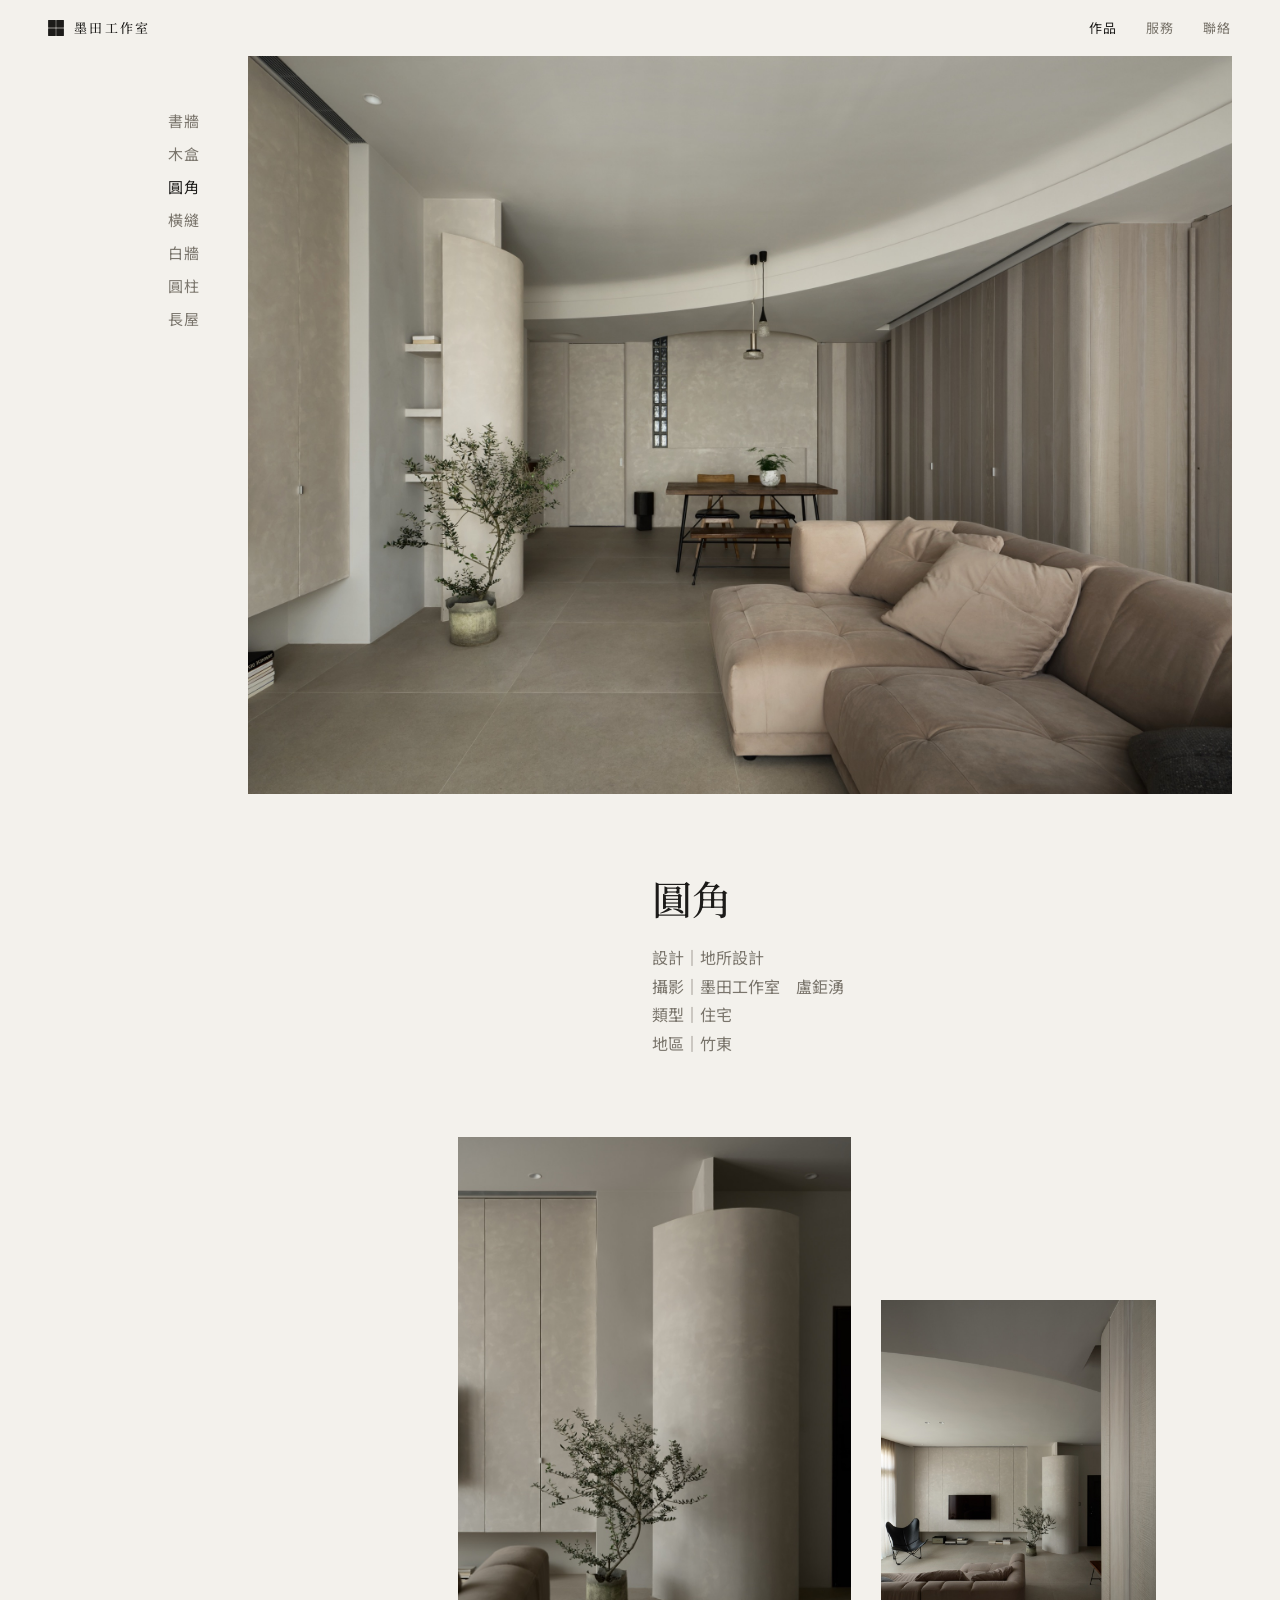
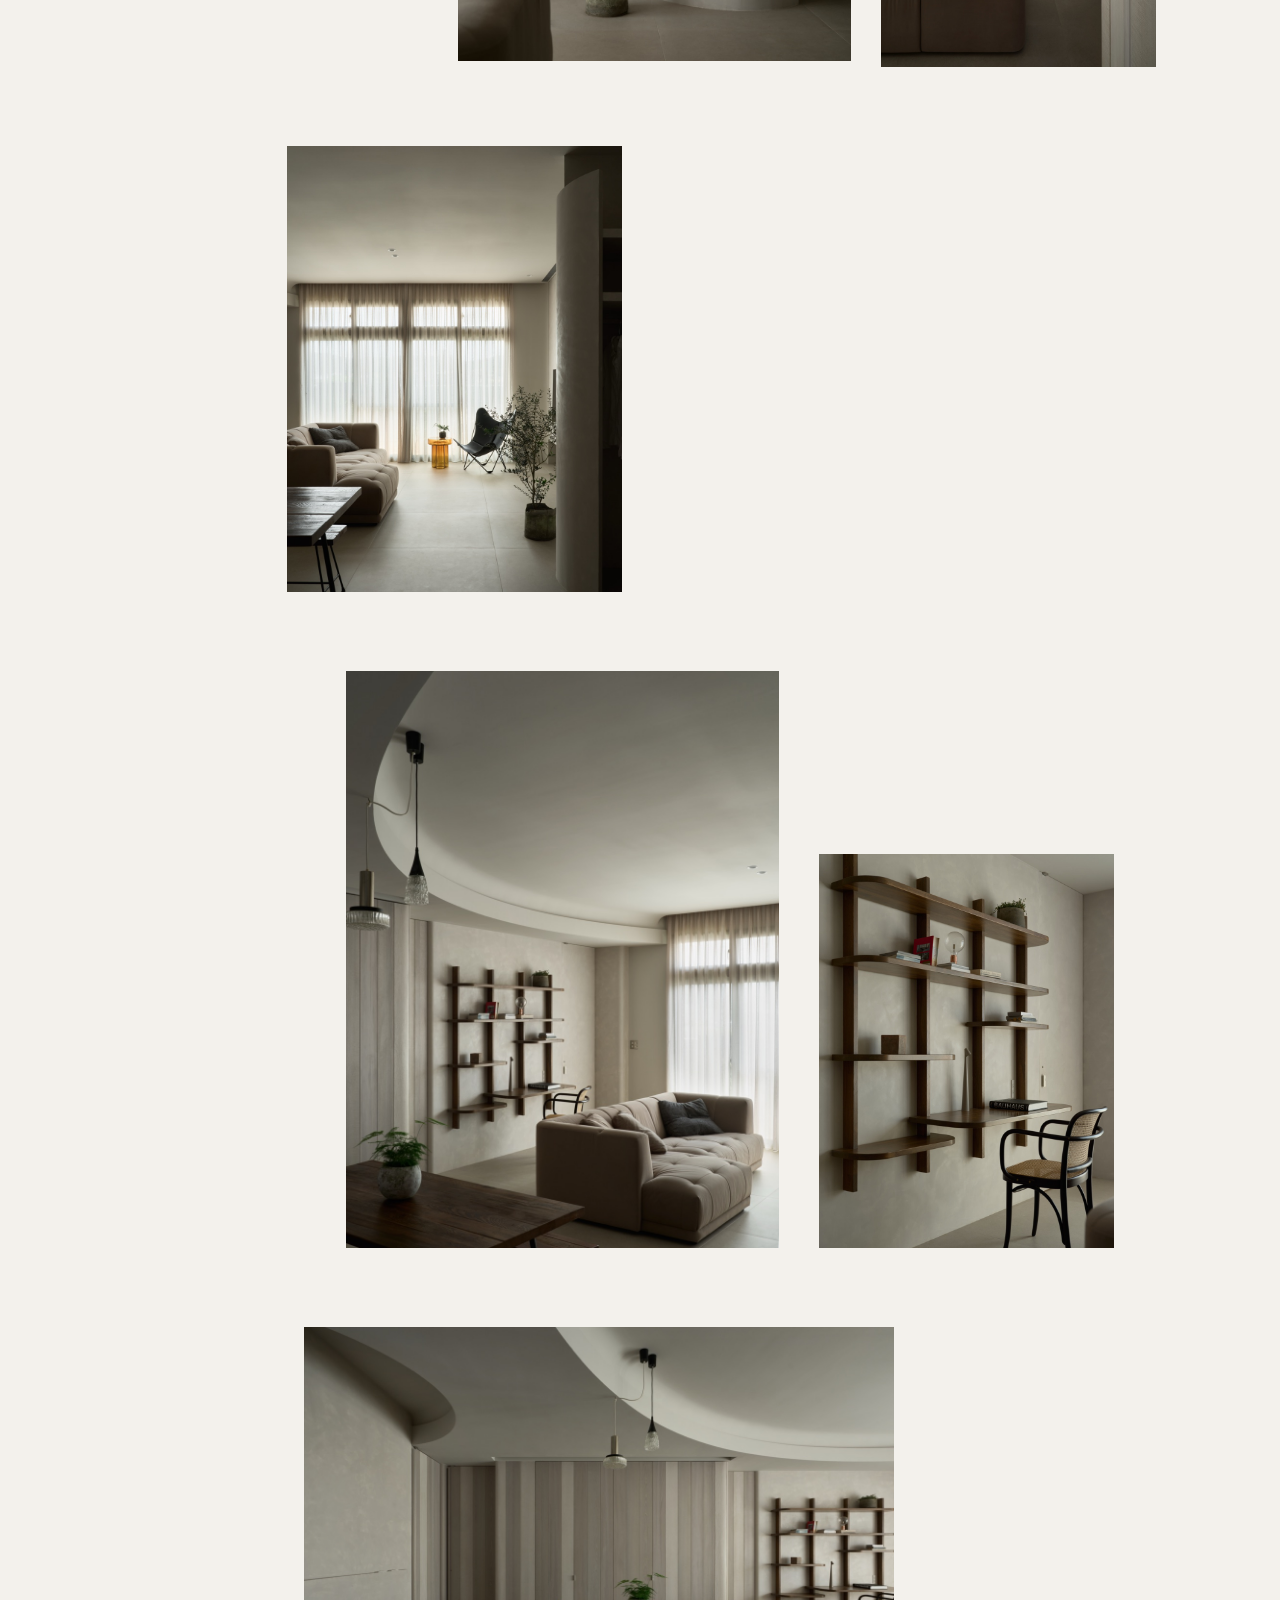
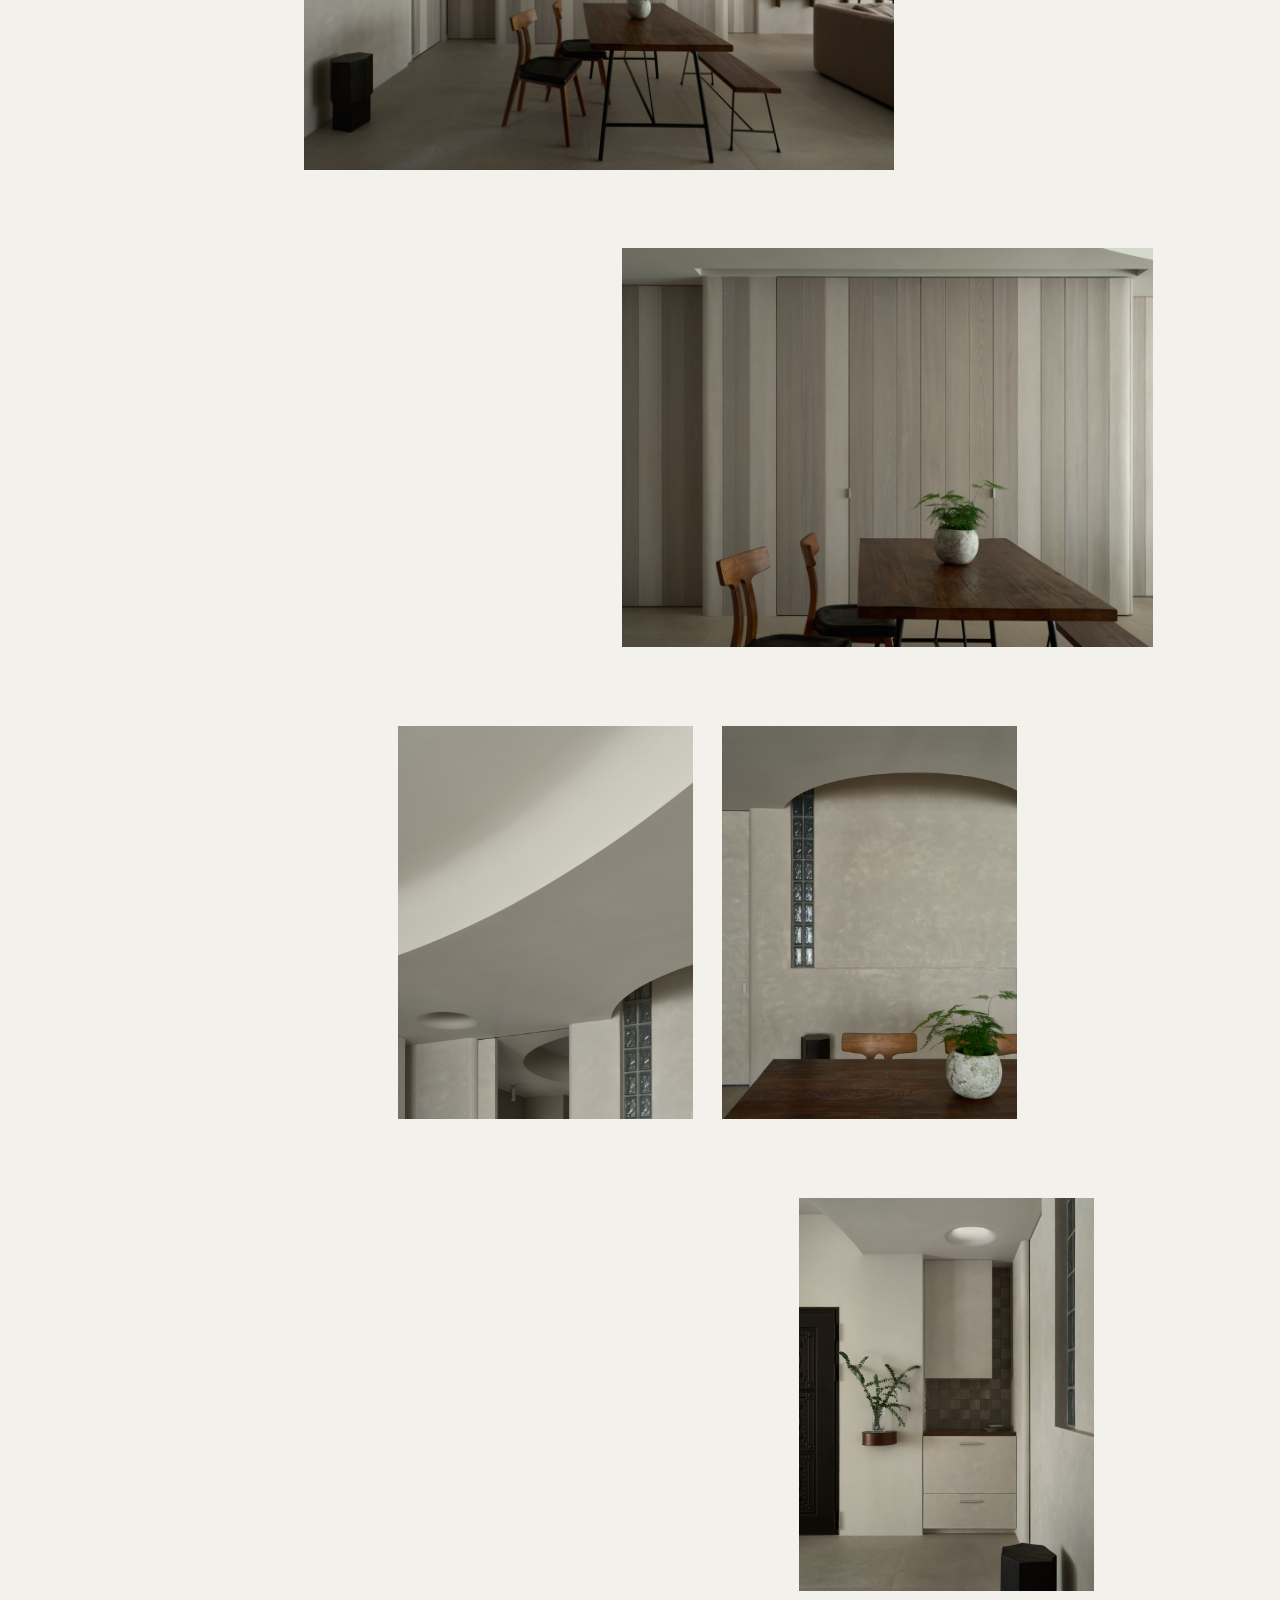
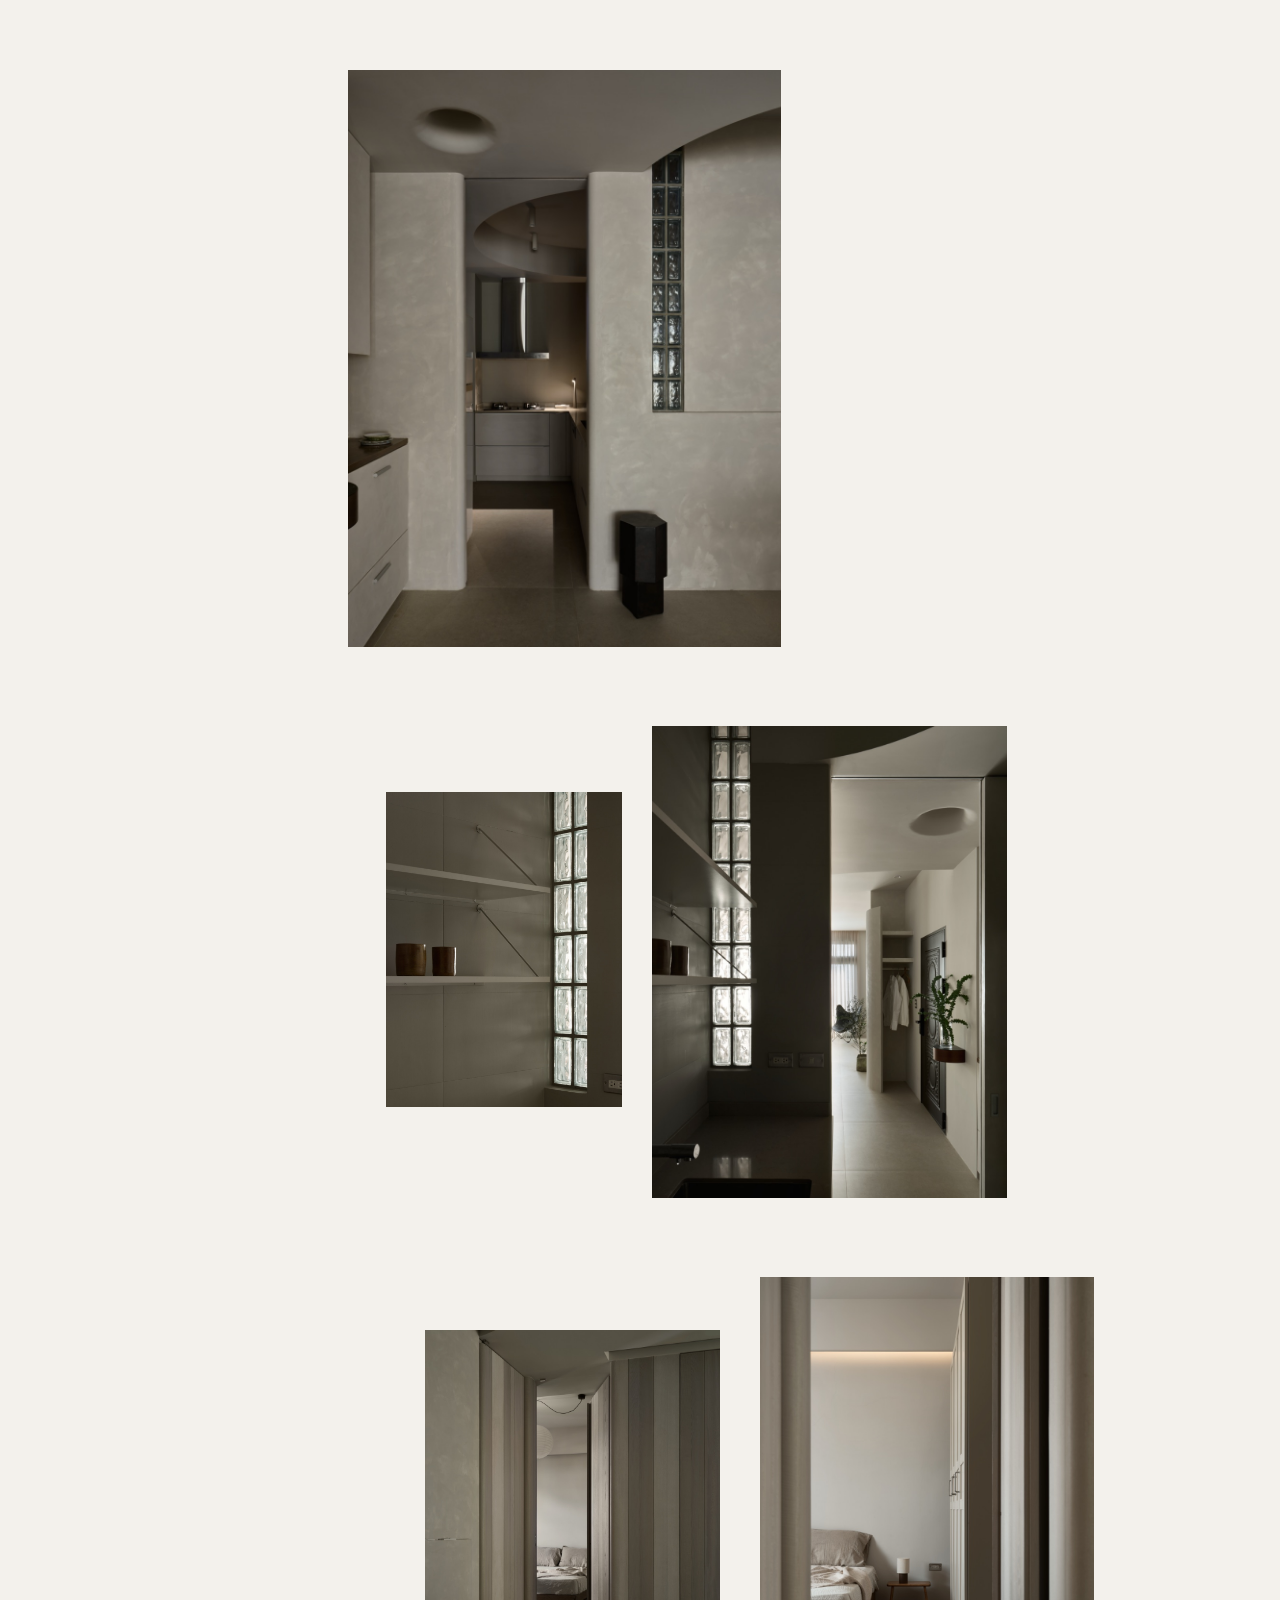
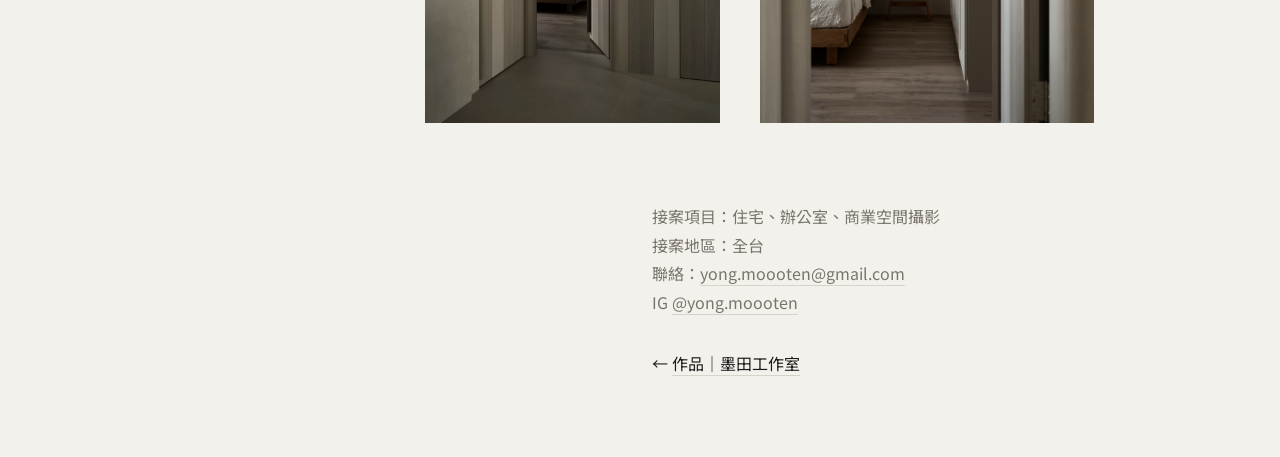
==== commit c1437f25: "Split site into home/work/services/contact; case sidebar; rename cases Co-Authored-By: Claude Opus 5" ====
--- a/cases/disuo-zhudong.html
+++ b/cases/disuo-zhudong.html
@@ -3,28 +3,45 @@
 <head>
 <meta charset="utf-8">
 <meta name="viewport" content="width=device-width, initial-scale=1">
-<title>竹東住宅｜地所設計｜室內設計攝影｜墨田工作室</title>
-<meta name="description" content="地所設計的竹東住宅，室內設計攝影：墨田工作室。">
+<title>圓角｜地所設計｜室內設計攝影｜墨田工作室</title>
+<meta name="description" content="地所設計的住宅「圓角」，室內設計攝影：墨田工作室。">
 <link rel="preconnect" href="https://fonts.googleapis.com">
 <link rel="preconnect" href="https://fonts.gstatic.com" crossorigin>
 <link href="https://fonts.googleapis.com/css2?family=Noto+Sans+TC:wght@400;500&amp;family=Noto+Serif+TC:wght@500&amp;display=swap" rel="stylesheet">
 <link rel="stylesheet" href="../style.css">
+<link rel="stylesheet" href="../case-side.css">
 <link rel="canonical" href="https://yong-moooten.github.io/cases/disuo-zhudong.html">
 <meta property="og:type" content="article">
 <meta property="og:site_name" content="墨田工作室">
 <meta property="og:locale" content="zh_TW">
-<meta property="og:title" content="竹東住宅｜地所設計｜室內設計攝影｜墨田工作室">
-<meta property="og:description" content="地所設計的竹東住宅，室內設計攝影：墨田工作室。">
+<meta property="og:title" content="圓角｜地所設計｜室內設計攝影｜墨田工作室">
+<meta property="og:description" content="地所設計的住宅「圓角」，室內設計攝影：墨田工作室。">
 <meta property="og:url" content="https://yong-moooten.github.io/cases/disuo-zhudong.html">
 <meta property="og:image" content="https://yong-moooten.github.io/images/disuo-6252-1200.jpg">
 <meta property="og:image:width" content="1200">
 <meta property="og:image:height" content="900">
 <meta property="og:image:alt" content="從客廳望向餐廳：左側圓弧量體前一棵橄欖樹，天花一道大弧線從右上彎過，右邊是整面木紋直條牆，盡頭是餐桌、兩盞吊燈與灰泥牆上的玻璃磚直窗，前景是米色布沙發。">
 <meta name="twitter:card" content="summary_large_image">
-<script type="application/ld+json">{"@context": "https://schema.org", "@graph": [{"@type": "CreativeWork", "name": "竹東住宅", "description": "地所設計的竹東住宅，室內設計攝影：墨田工作室。", "url": "https://yong-moooten.github.io/cases/disuo-zhudong.html", "image": ["https://yong-moooten.github.io/images/disuo-6252.jpg", "https://yong-moooten.github.io/images/disuo-6063.jpg", "https://yong-moooten.github.io/images/disuo-6077.jpg", "https://yong-moooten.github.io/images/disuo-6118.jpg", "https://yong-moooten.github.io/images/disuo-6122.jpg", "https://yong-moooten.github.io/images/disuo-6194.jpg", "https://yong-moooten.github.io/images/disuo-6133.jpg", "https://yong-moooten.github.io/images/disuo-6139.jpg", "https://yong-moooten.github.io/images/disuo-6279.jpg", "https://yong-moooten.github.io/images/disuo-6243.jpg", "https://yong-moooten.github.io/images/disuo-6233.jpg", "https://yong-moooten.github.io/images/disuo-6304.jpg", "https://yong-moooten.github.io/images/disuo-6317.jpg", "https://yong-moooten.github.io/images/disuo-6325.jpg", "https://yong-moooten.github.io/images/disuo-6289.jpg", "https://yong-moooten.github.io/images/disuo-6148.jpg"], "creator": {"@type": "Person", "name": "盧鉅湧"}, "publisher": {"@type": "Organization", "name": "墨田工作室", "url": "https://yong-moooten.github.io/"}, "contributor": {"@type": "Organization", "name": "地所設計"}, "genre": "室內設計攝影"}, {"@type": "BreadcrumbList", "itemListElement": [{"@type": "ListItem", "position": 1, "name": "室內設計攝影", "item": "https://yong-moooten.github.io/"}, {"@type": "ListItem", "position": 2, "name": "竹東住宅", "item": "https://yong-moooten.github.io/cases/disuo-zhudong.html"}]}]}</script>
+<script type="application/ld+json">{"@context": "https://schema.org", "@graph": [{"@type": "CreativeWork", "name": "圓角", "description": "地所設計的住宅「圓角」，室內設計攝影：墨田工作室。", "url": "https://yong-moooten.github.io/cases/disuo-zhudong.html", "image": ["https://yong-moooten.github.io/images/disuo-6252.jpg", "https://yong-moooten.github.io/images/disuo-6063.jpg", "https://yong-moooten.github.io/images/disuo-6077.jpg", "https://yong-moooten.github.io/images/disuo-6118.jpg", "https://yong-moooten.github.io/images/disuo-6122.jpg", "https://yong-moooten.github.io/images/disuo-6194.jpg", "https://yong-moooten.github.io/images/disuo-6133.jpg", "https://yong-moooten.github.io/images/disuo-6139.jpg", "https://yong-moooten.github.io/images/disuo-6279.jpg", "https://yong-moooten.github.io/images/disuo-6243.jpg", "https://yong-moooten.github.io/images/disuo-6233.jpg", "https://yong-moooten.github.io/images/disuo-6304.jpg", "https://yong-moooten.github.io/images/disuo-6317.jpg", "https://yong-moooten.github.io/images/disuo-6325.jpg", "https://yong-moooten.github.io/images/disuo-6289.jpg", "https://yong-moooten.github.io/images/disuo-6148.jpg"], "creator": {"@type": "Person", "name": "盧鉅湧"}, "publisher": {"@type": "Organization", "name": "墨田工作室", "url": "https://yong-moooten.github.io/"}, "contributor": {"@type": "Organization", "name": "地所設計"}, "genre": "室內設計攝影"}, {"@type": "BreadcrumbList", "itemListElement": [{"@type": "ListItem", "position": 1, "name": "室內設計攝影", "item": "https://yong-moooten.github.io/"}, {"@type": "ListItem", "position": 2, "name": "圓角", "item": "https://yong-moooten.github.io/cases/disuo-zhudong.html"}]}]}</script>
 </head>
 <body class="page-case">
-<main>
+<header class="top">
+  <a class="name" href="../index.html"><img class="logo" src="../images/logo.png" width="16" height="16" alt="">墨田工作室</a>
+  <nav><a href="../work.html" aria-current="page">作品</a><a href="../services.html">服務</a><a href="../contact.html">聯絡</a></nav>
+</header>
+<div class="case-shell">
+<aside class="side-index">
+  <ul class="index">
+    <li><a href="zhixin-architecture-and-poetry.html">書牆</a></li>
+    <li><a href="shixing-zhongli.html">木盒</a></li>
+    <li><a href="disuo-zhudong.html" aria-current="page">圓角</a></li>
+    <li><a href="zhixu-new-tokyo.html">橫縫</a></li>
+    <li><a href="shixing-vienna.html">白牆</a></li>
+    <li><a href="jaidian-yuanzhu.html">圓柱</a></li>
+    <li><a href="paizhu-studio.html">長屋</a></li>
+  </ul>
+</aside>
+<main class="case-main">
 
 <!-- b1 -->
 <div class="bleed"><img src="../images/disuo-6252.jpg" srcset="../images/disuo-6252-1200.jpg 1200w, ../images/disuo-6252.jpg 2400w" sizes="100vw" width="2400" height="1800" alt="從客廳望向餐廳：左側圓弧量體前一棵橄欖樹，天花一道大弧線從右上彎過，右邊是整面木紋直條牆，盡頭是餐桌、兩盞吊燈與灰泥牆上的玻璃磚直窗，前景是米色布沙發。" decoding="async"></div>
@@ -32,7 +49,7 @@
 <!-- title: left edge on the glass-block slot window in b1 (41.09% of the bleed image) -->
 <header class="row case-title">
   <div class="cell band-line" style="--l:41.1;--w:34">
-    <h1>竹東住宅</h1>
+    <h1>圓角</h1>
     <ul class="meta">
       <li>設計｜地所設計</li>
       <li>攝影｜墨田工作室　盧鉅湧</li>
@@ -106,9 +123,10 @@
 </aside>
 
 <nav class="row case-end">
-  <p class="cell band-line" style="--l:41.1;--w:34">← <a href="../index.html">室內設計攝影｜墨田工作室</a></p>
+  <p class="cell band-line" style="--l:41.1;--w:34">← <a href="../work.html">作品｜墨田工作室</a></p>
 </nav>
 
 </main>
+</div>
 </body>
 </html>
--- a/case-side.css
+++ b/case-side.css
@@ -0,0 +1,26 @@
+/* Left name list + sticky site header on case pages. Loaded after style.css (which stays untouched).
+   Desktop: the original case layout lives in .case-main; style.css's --cw (min(100vw,1600px)) is re-based to the width of
+   that column (100cqw, a container query unit) so every % position scales with the column. style.css's two 100vw rules
+   (.bleed, .band-line) are redone against the same column. Below 900px nothing is overridden: original single column. */
+.top { display:flex; justify-content:space-between; align-items:center; height:56px; padding:0 48px; font-size:13px; letter-spacing:.12em; position:sticky; top:0; z-index:10; background:var(--bg); }
+.top a, .side-index a { border-bottom:0; }
+.top .name { font-family:var(--serif); font-weight:500; letter-spacing:.18em; display:flex; align-items:center; }
+.top .logo { width:16px; height:16px; margin-right:10px; }
+.top nav a { margin-left:28px; color:var(--muted); }
+.top nav a:hover, .top nav a[aria-current] { color:var(--ink); }
+.side-index .index { list-style:none; padding:0; font-size:15px; line-height:2.2; letter-spacing:.08em; text-align:right; }
+.side-index a { color:var(--muted); }
+.side-index a:hover, .side-index a[aria-current] { color:var(--ink); }
+@media (min-width: 900px) {
+  .case-shell { display:grid; grid-template-columns:200px minmax(0, 1fr); column-gap:48px; padding-right:48px; }
+  .side-index { position:sticky; top:56px; align-self:start; padding:48px 0 0 48px; }
+  .case-main { container-type:inline-size; }
+  .case-main > * { --cw:min(100cqw, 1600px); --gap:calc(var(--cw) * 0.08); }
+  .case-main .bleed { width:100%; }
+  .case-main .row > .band-line { margin-left:calc(100cqw * var(--l) / 100 - (100cqw - var(--cw)) / 2); }
+}
+@media (max-width: 899px) {
+  .top { padding:0 16px; height:auto; padding-top:14px; padding-bottom:14px; flex-wrap:wrap; row-gap:4px; }
+  .top nav a { margin-left:0; margin-right:14px; }
+  .side-index .index { display:flex; flex-wrap:wrap; column-gap:18px; padding:12px 16px 0; line-height:2; text-align:left; }
+}
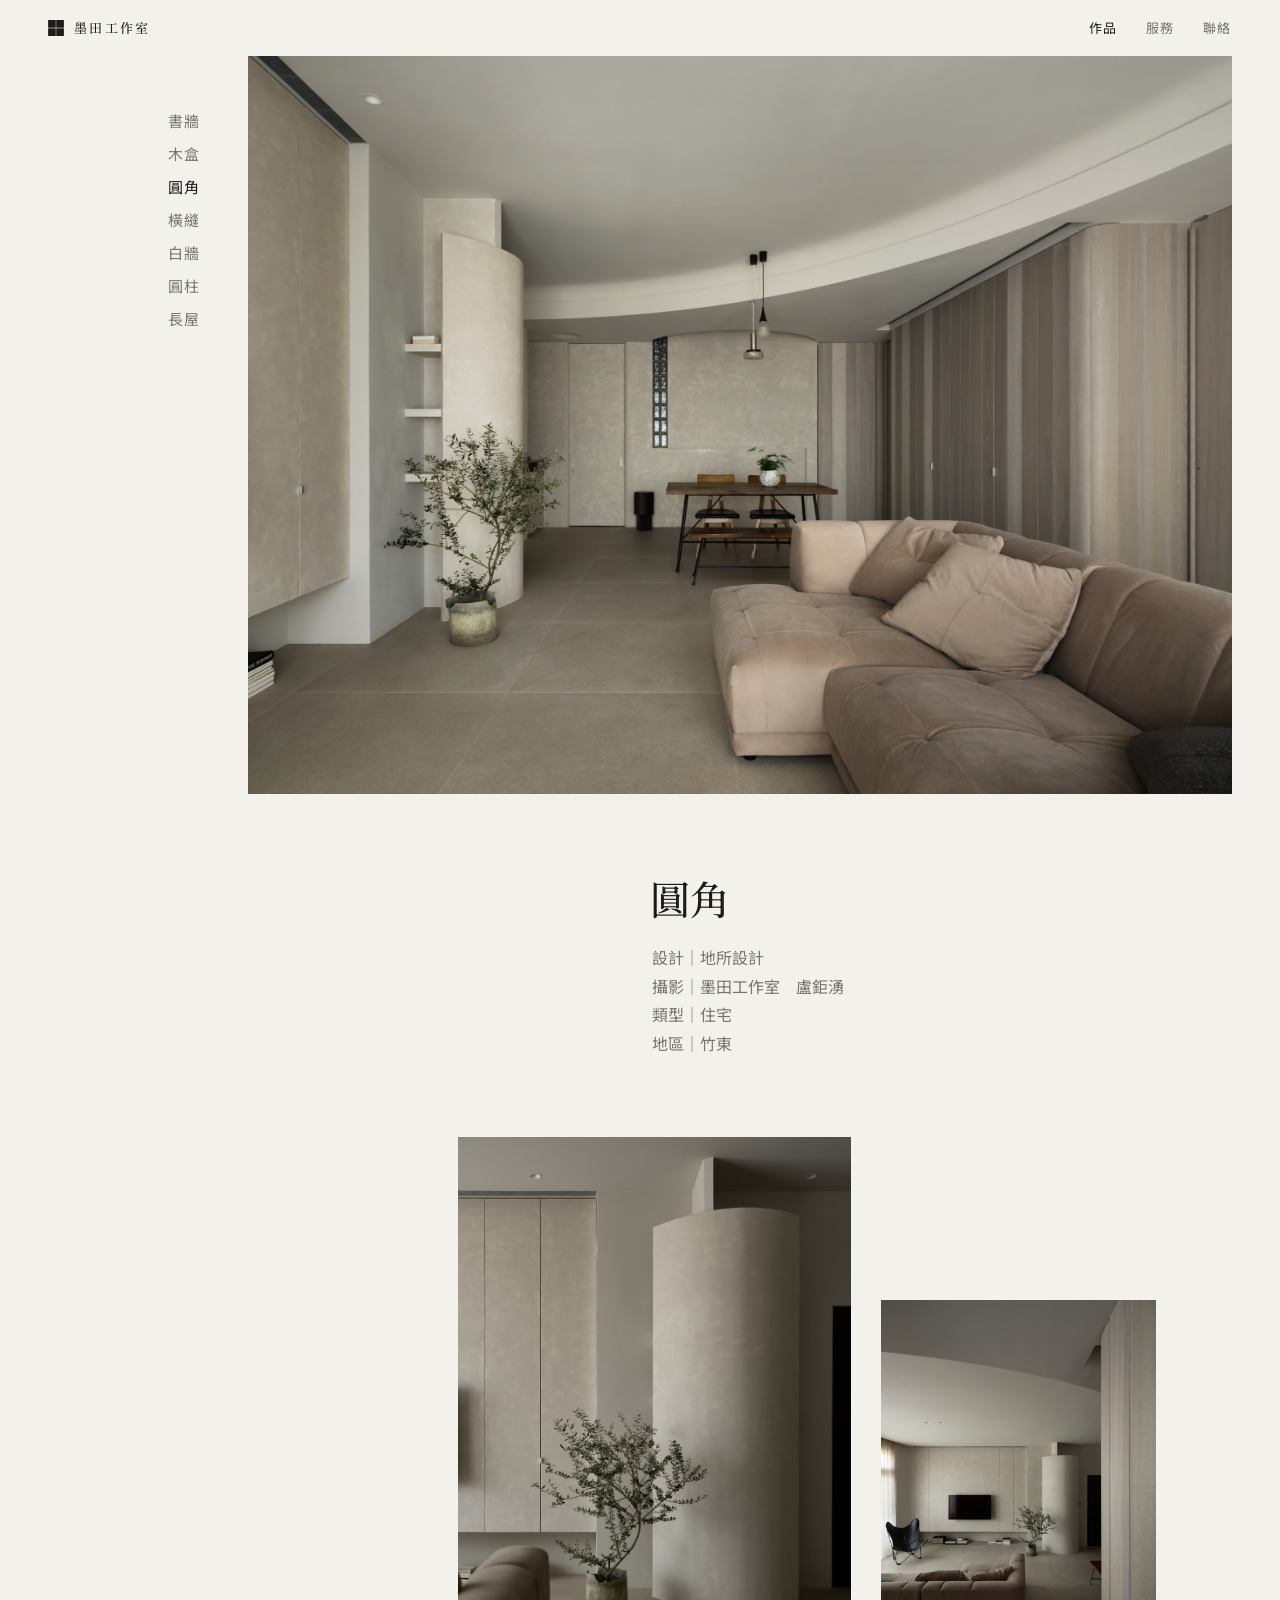
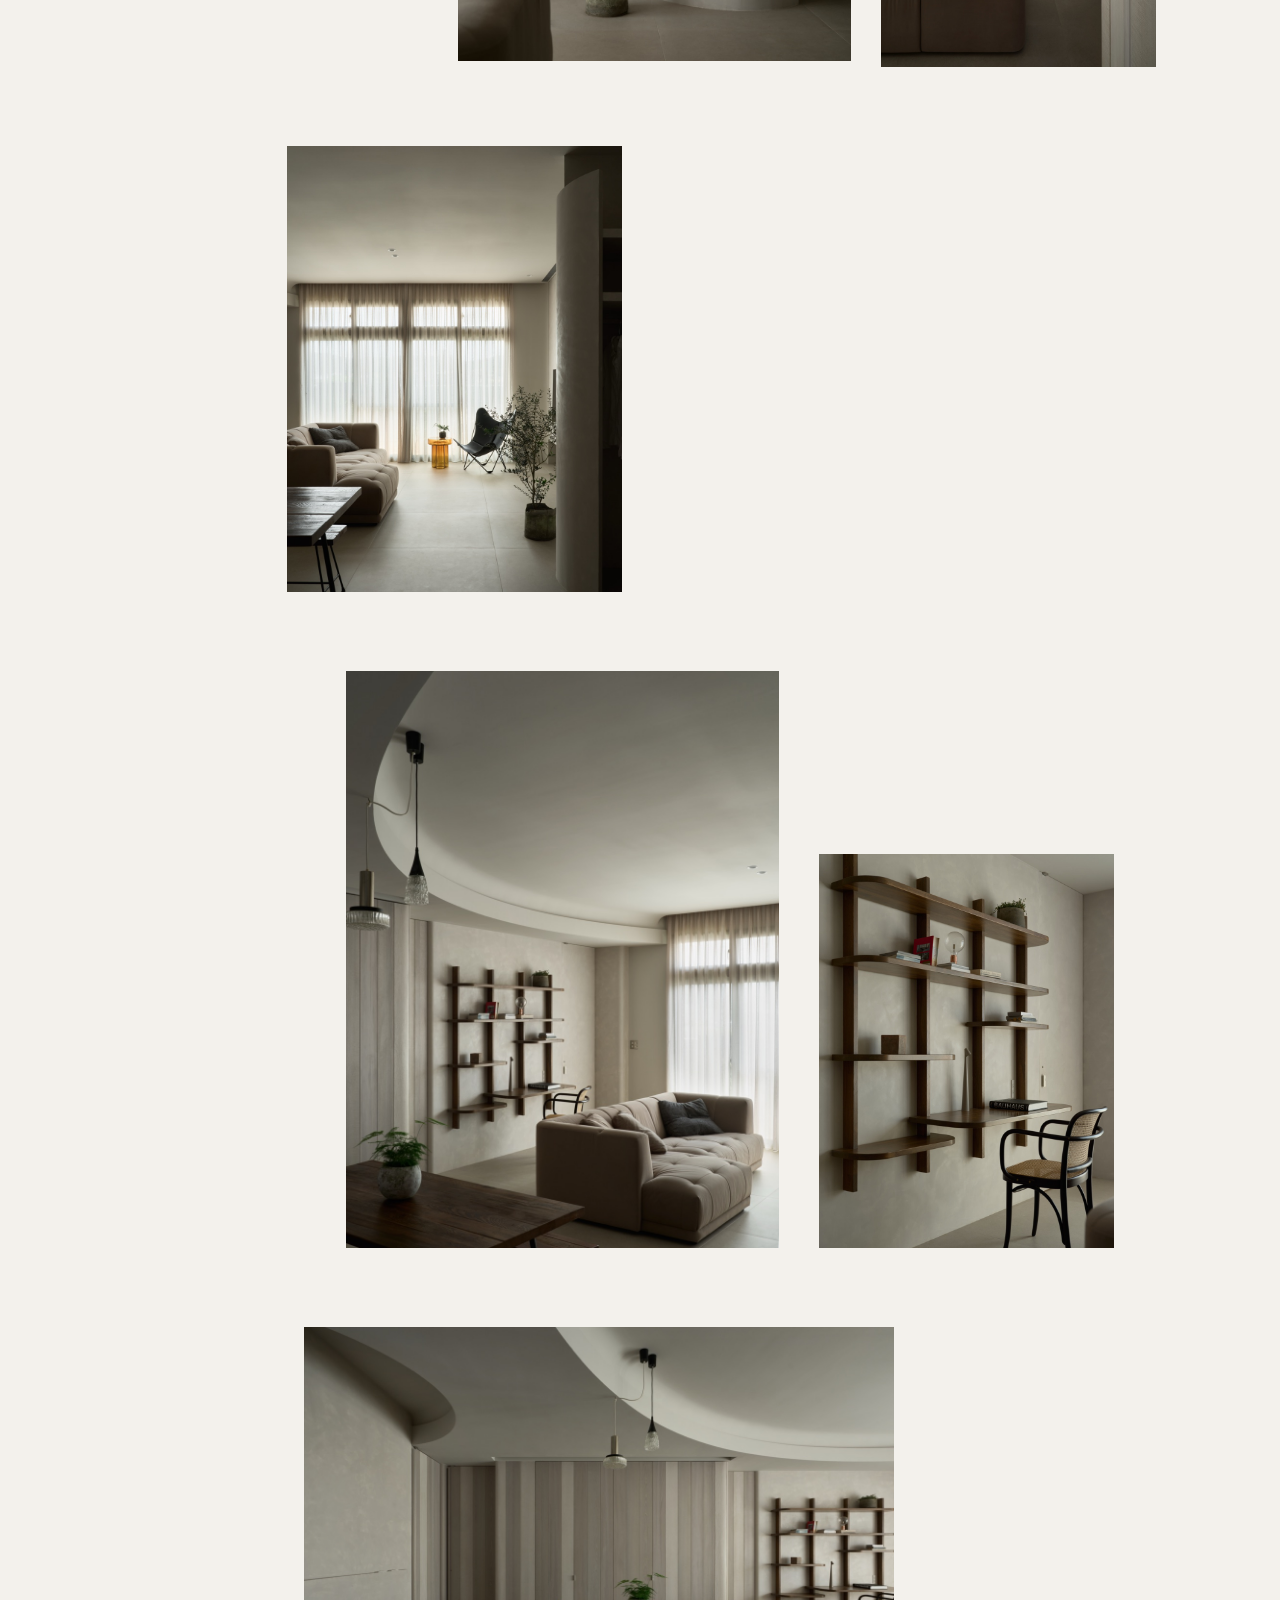
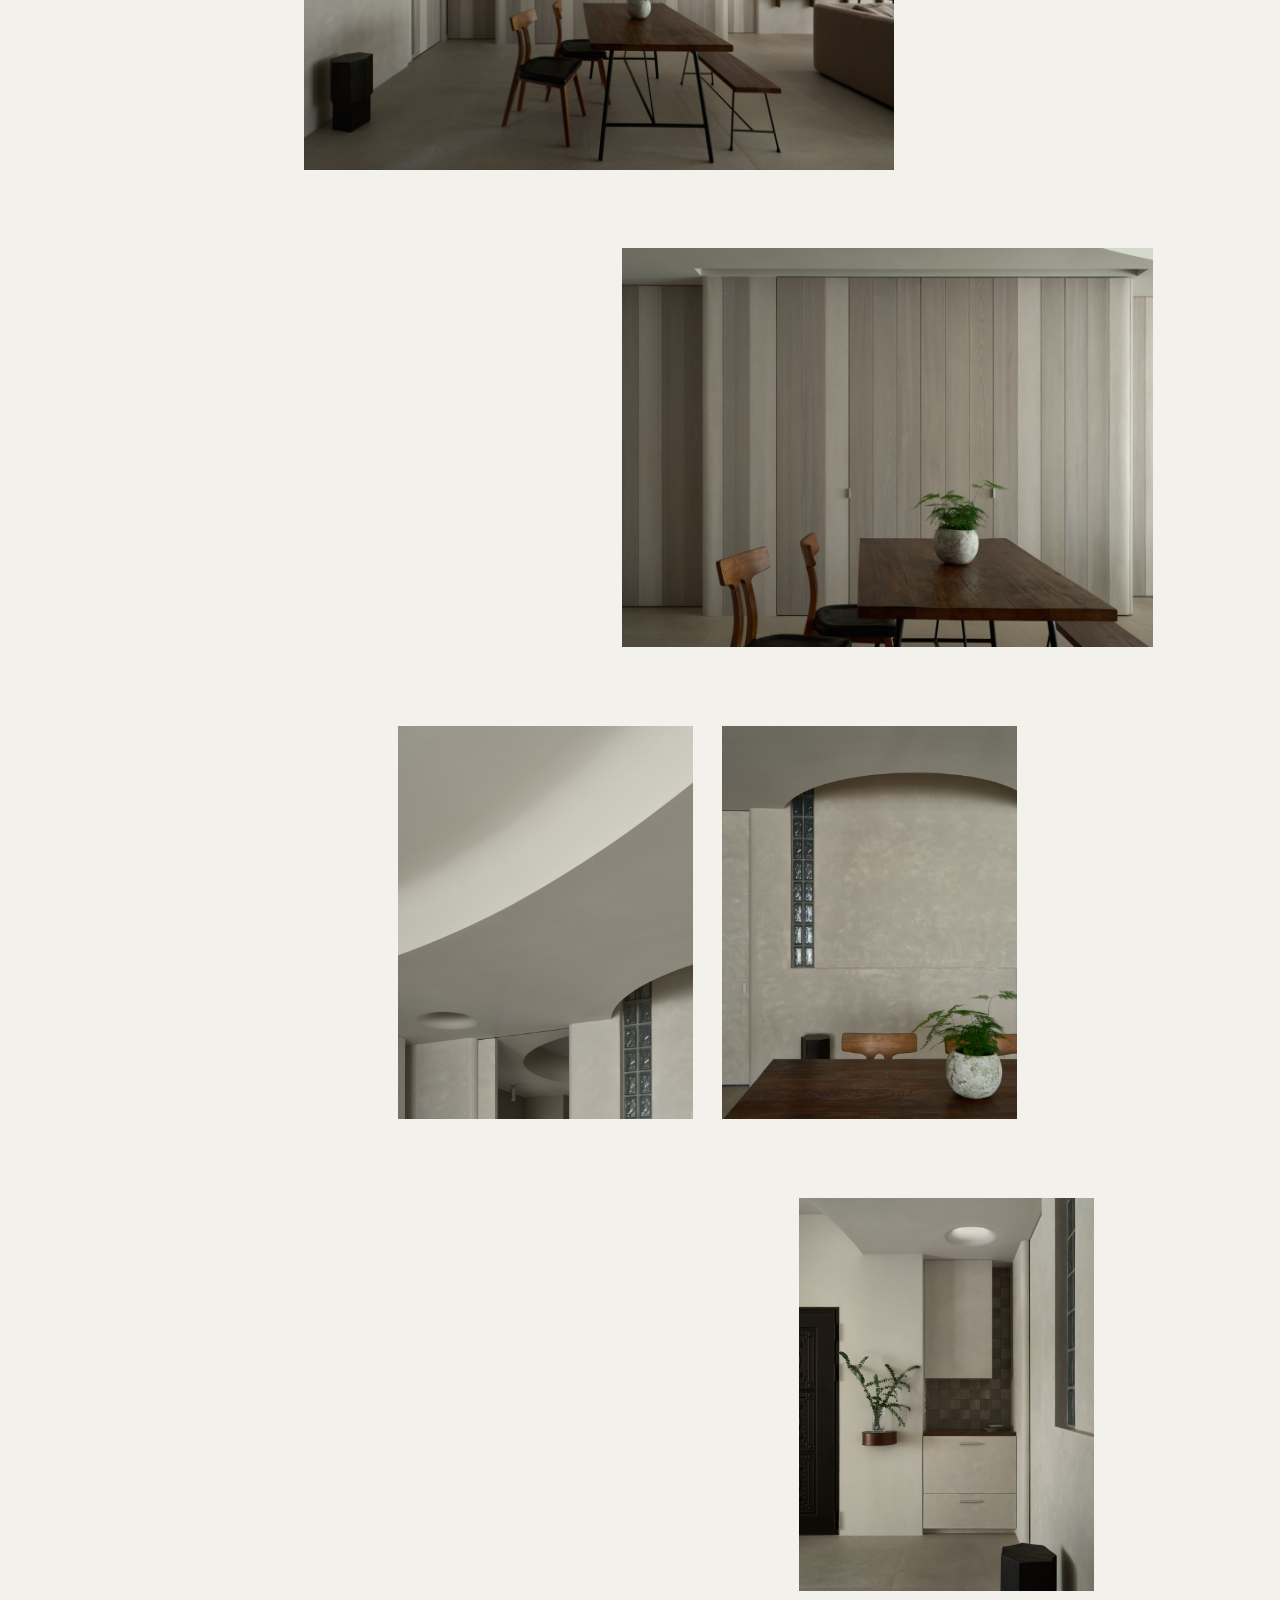
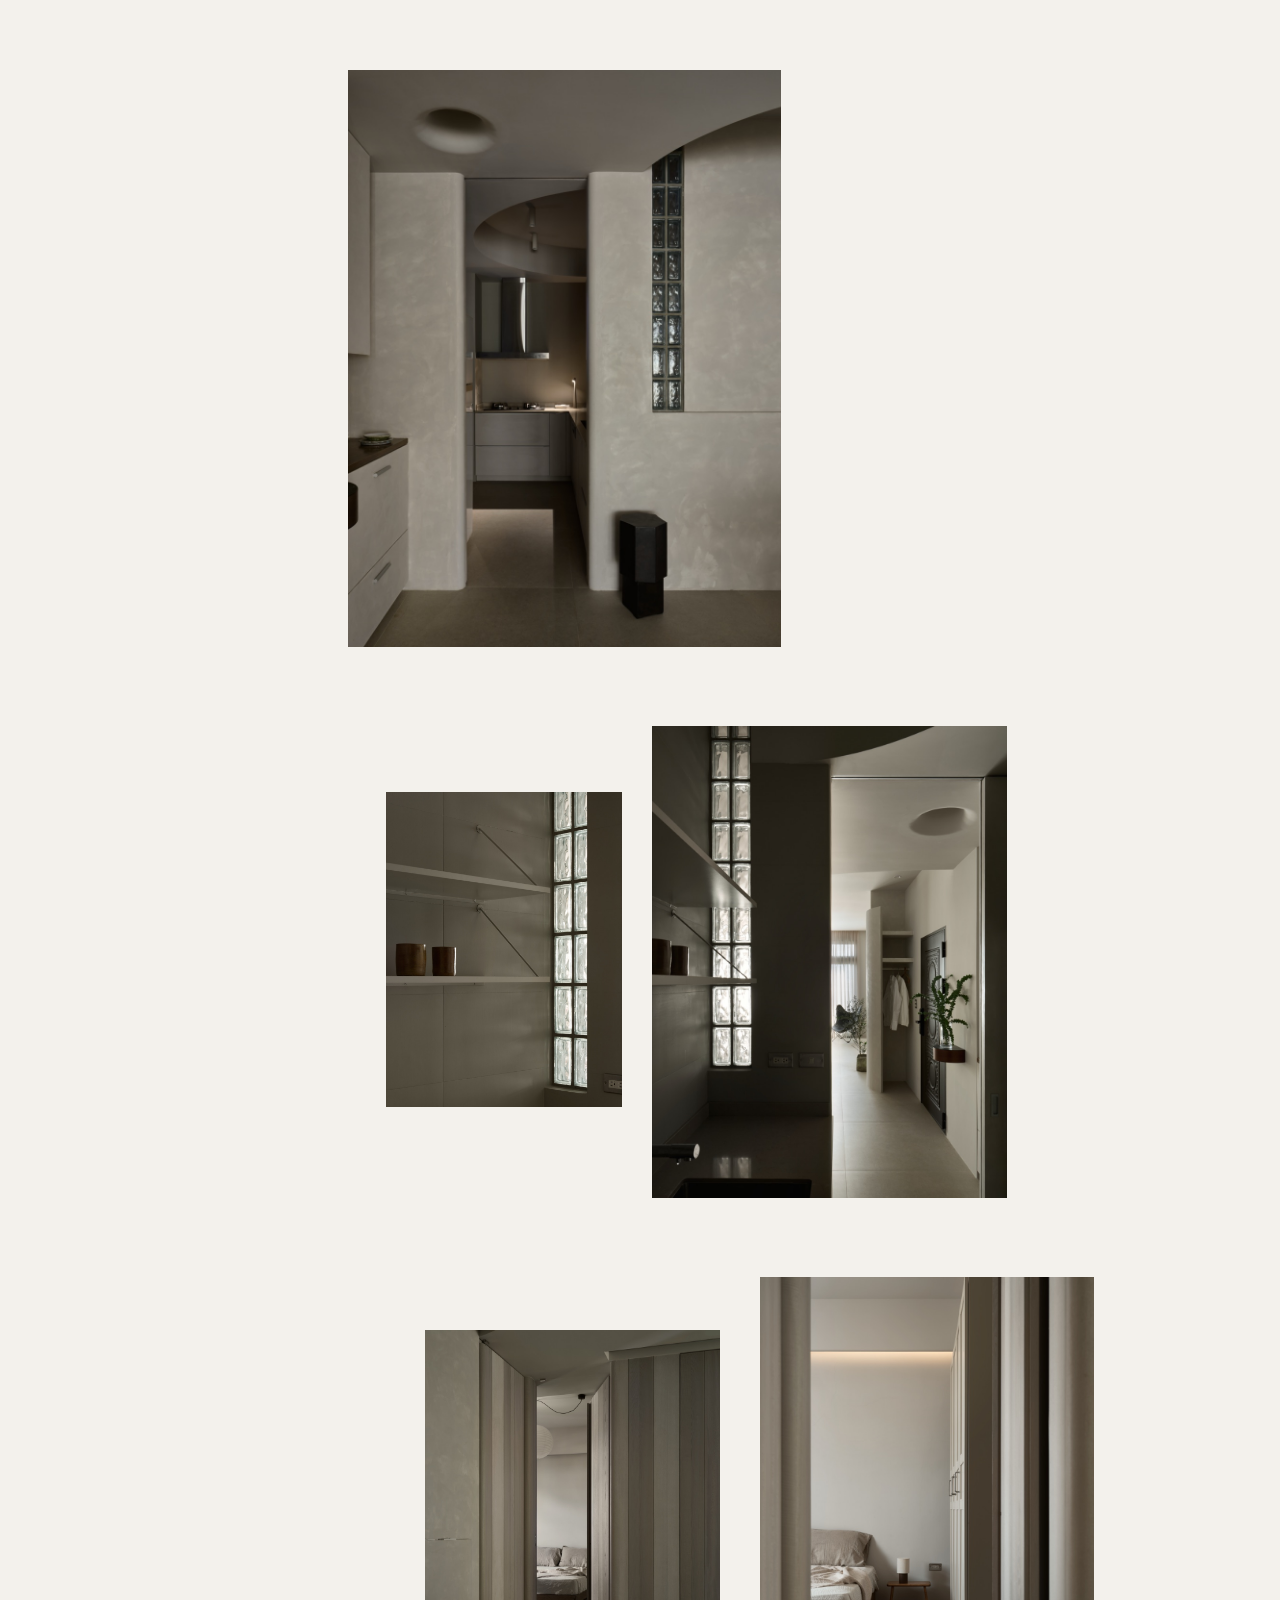
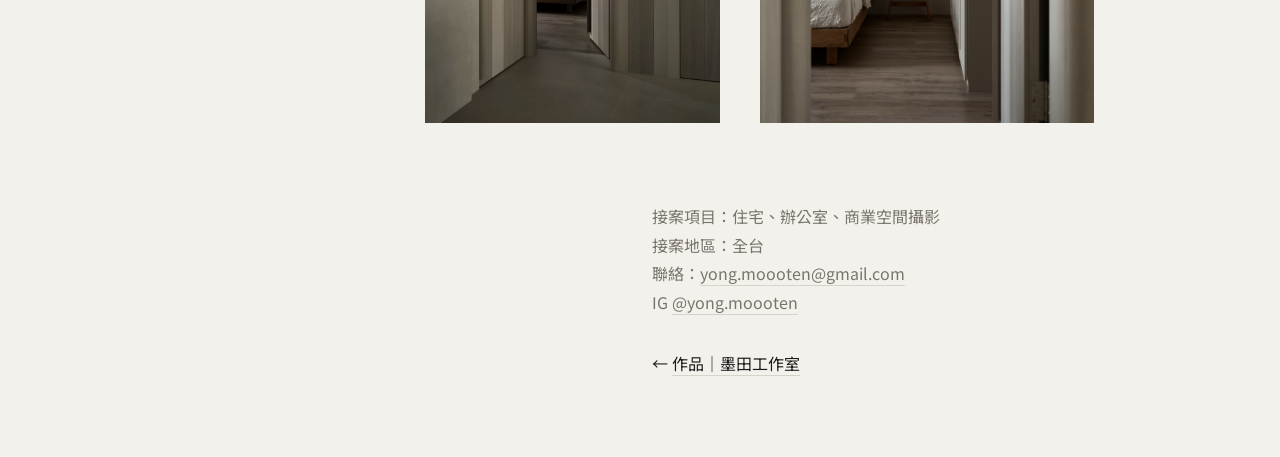
==== commit a2225edd: "Optical left shift for case titles Co-Authored-By: Claude Opus 5.5 <noreply@anthropic.com>" ====
--- a/cases/disuo-zhudong.html
+++ b/cases/disuo-zhudong.html
@@ -24,7 +24,7 @@
 <meta name="twitter:card" content="summary_large_image">
 <script type="application/ld+json">{"@context": "https://schema.org", "@graph": [{"@type": "CreativeWork", "name": "圓角", "description": "地所設計的住宅「圓角」，室內設計攝影：墨田工作室。", "url": "https://yong-moooten.github.io/cases/disuo-zhudong.html", "image": ["https://yong-moooten.github.io/images/disuo-6252.jpg", "https://yong-moooten.github.io/images/disuo-6063.jpg", "https://yong-moooten.github.io/images/disuo-6077.jpg", "https://yong-moooten.github.io/images/disuo-6118.jpg", "https://yong-moooten.github.io/images/disuo-6122.jpg", "https://yong-moooten.github.io/images/disuo-6194.jpg", "https://yong-moooten.github.io/images/disuo-6133.jpg", "https://yong-moooten.github.io/images/disuo-6139.jpg", "https://yong-moooten.github.io/images/disuo-6279.jpg", "https://yong-moooten.github.io/images/disuo-6243.jpg", "https://yong-moooten.github.io/images/disuo-6233.jpg", "https://yong-moooten.github.io/images/disuo-6304.jpg", "https://yong-moooten.github.io/images/disuo-6317.jpg", "https://yong-moooten.github.io/images/disuo-6325.jpg", "https://yong-moooten.github.io/images/disuo-6289.jpg", "https://yong-moooten.github.io/images/disuo-6148.jpg"], "creator": {"@type": "Person", "name": "盧鉅湧"}, "publisher": {"@type": "Organization", "name": "墨田工作室", "url": "https://yong-moooten.github.io/"}, "contributor": {"@type": "Organization", "name": "地所設計"}, "genre": "室內設計攝影"}, {"@type": "BreadcrumbList", "itemListElement": [{"@type": "ListItem", "position": 1, "name": "室內設計攝影", "item": "https://yong-moooten.github.io/"}, {"@type": "ListItem", "position": 2, "name": "圓角", "item": "https://yong-moooten.github.io/cases/disuo-zhudong.html"}]}]}</script>
 </head>
-<body class="page-case">
+<body class="page-case" data-case="disuo-zhudong">
 <header class="top">
   <a class="name" href="../index.html"><img class="logo" src="../images/logo.png" width="16" height="16" alt="">墨田工作室</a>
   <nav><a href="../work.html" aria-current="page">作品</a><a href="../services.html">服務</a><a href="../contact.html">聯絡</a></nav>
--- a/case-side.css
+++ b/case-side.css
@@ -4,6 +4,9 @@
    (.bleed, .band-line) are redone against the same column. Below 900px nothing is overridden: original single column. */
 .top { display:flex; justify-content:space-between; align-items:center; height:56px; padding:0 48px; font-size:13px; letter-spacing:.12em; position:sticky; top:0; z-index:10; background:var(--bg); }
 .top a, .side-index a { border-bottom:0; }
+.case-main h1 { margin-left:-.06em; }
+[data-case="shixing-vienna"] .case-main h1 { margin-left:-.11em; }  /* 白: measured extra bearing, toned down by eye (Lu: -.17 too much) */
+[data-case="paizhu-studio"] .case-main h1 { margin-left:-.10em; }  /* 長: by eye, Lu asked for more */  /* optical: big serif title sits ~2-3px right of the small meta lines (Lu 2026-11-17) */
 .top .name { font-family:var(--serif); font-weight:500; letter-spacing:.18em; display:flex; align-items:center; }
 .top .logo { width:16px; height:16px; margin-right:10px; }
 .top nav a { margin-left:28px; color:var(--muted); }
